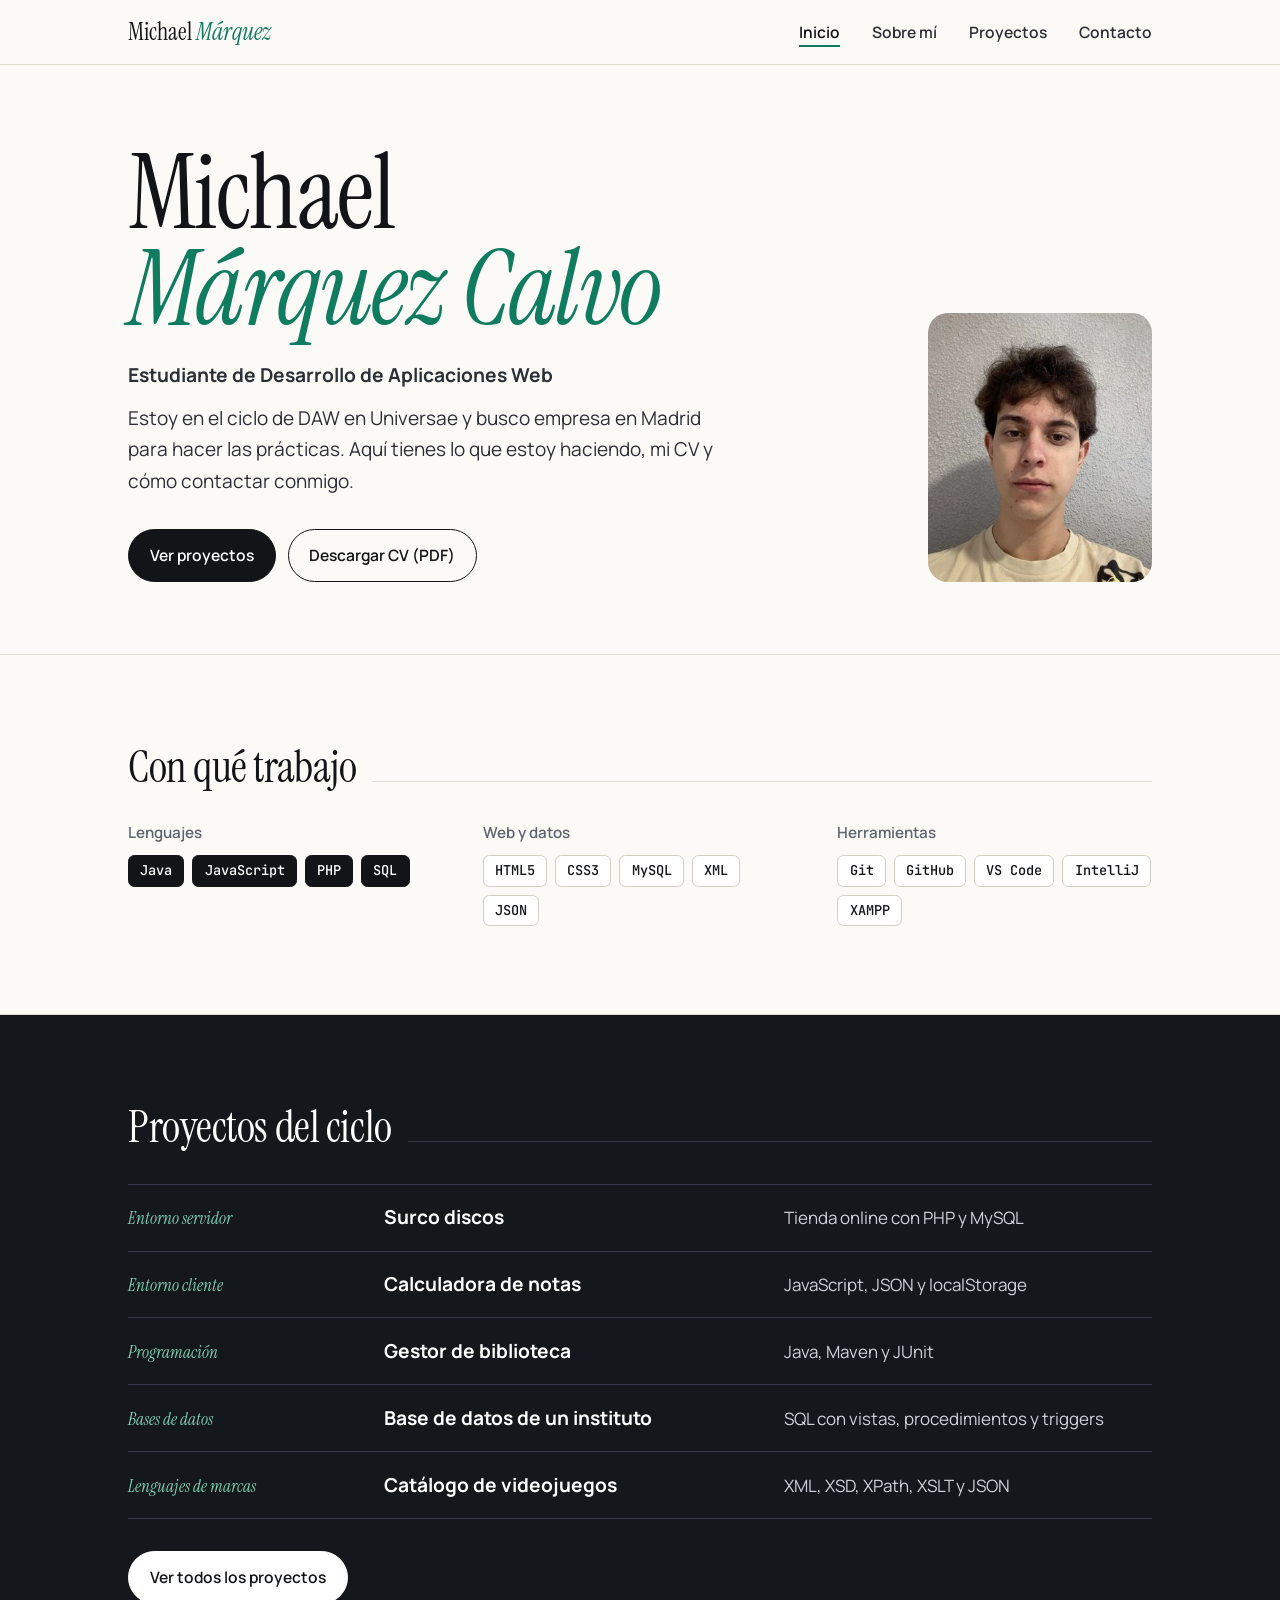
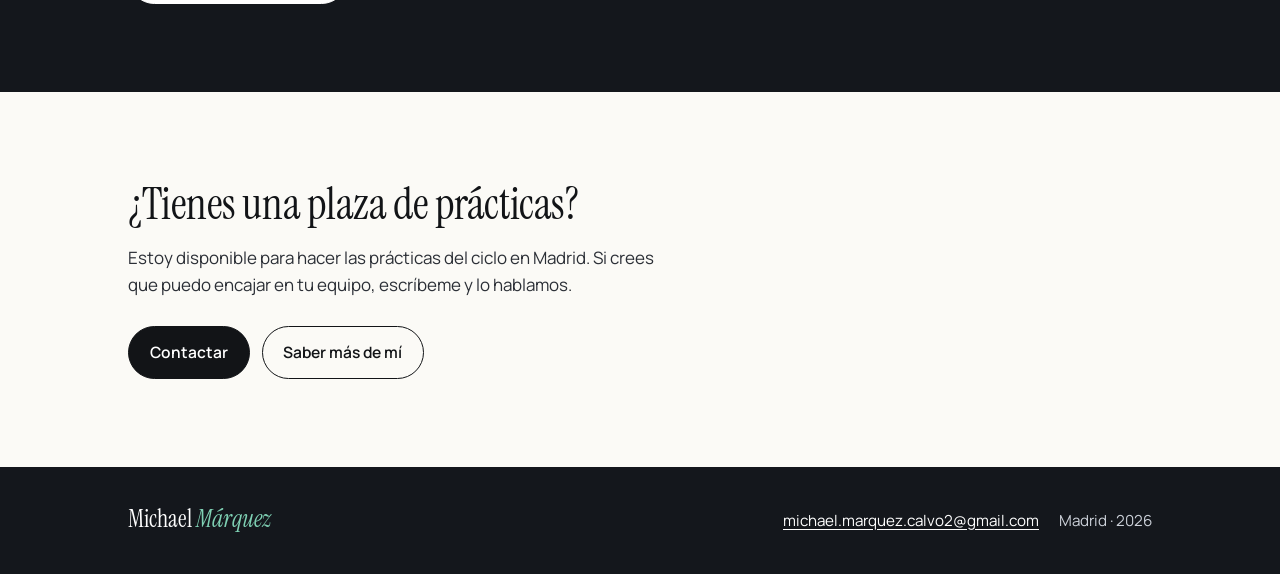
==== index.html @ 75ecf7dd "Portfolio: inicio, sobre mí, proyectos y contacto" ====
<!DOCTYPE html>
<html lang="es" class="no-js">
<head>
  <meta charset="UTF-8">
  <meta name="viewport" content="width=device-width, initial-scale=1">
  <title>Michael Márquez Calvo · Estudiante de Desarrollo de Aplicaciones Web</title>
  <meta name="description" content="Portfolio de Michael Márquez Calvo, estudiante de Desarrollo de Aplicaciones Web en Madrid. Busco empresa para las prácticas del ciclo.">
  <meta name="theme-color" content="#FBFAF6">
  <meta property="og:title" content="Michael Márquez Calvo · Portfolio">
  <meta property="og:description" content="Estudiante de Desarrollo de Aplicaciones Web en Madrid. Proyectos, CV y contacto.">
  <meta property="og:type" content="website">
  <meta property="og:locale" content="es_ES">
  <link rel="icon" href="assets/img/favicon.svg" type="image/svg+xml">
  <link rel="preload" href="assets/fonts/instrument-serif-400.woff2" as="font" type="font/woff2" crossorigin>
  <link rel="preload" href="assets/fonts/manrope-400.woff2" as="font" type="font/woff2" crossorigin>
  <link rel="preload" href="assets/fonts/instrument-serif-400-italic.woff2" as="font" type="font/woff2" crossorigin>
  <script>
    // Va aquí, en el <head>, para quitar "no-js" antes de que se pinte la página
    document.documentElement.classList.remove("no-js");
  </script>
  <link rel="stylesheet" href="css/styles.css">
  <script src="js/main.js" defer></script>
</head>
<body>
  <a class="skip-link" href="#contenido">Saltar al contenido</a>

  <header class="site-header">
    <div class="container">
      <a class="brand" href="index.html">Michael <em>Márquez</em></a>
      <button class="menu-toggle" type="button" aria-expanded="false" aria-controls="menu">Menú</button>
      <nav class="site-nav" id="menu" aria-label="Principal">
        <ul>
          <li><a href="index.html" aria-current="page">Inicio</a></li>
          <li><a href="sobre-mi.html">Sobre mí</a></li>
          <li><a href="proyectos.html">Proyectos</a></li>
          <li><a href="contacto.html">Contacto</a></li>
        </ul>
      </nav>
    </div>
  </header>

  <main id="contenido">
    <section class="hero">
      <div class="container hero-grid">
        <div>
          <h1>Michael<br><em>Márquez Calvo</em></h1>
          <p class="role">Estudiante de Desarrollo de Aplicaciones Web</p>
          <p class="lead">Estoy en el ciclo de DAW en Universae y busco empresa en Madrid para hacer las prácticas. Aquí tienes lo que estoy haciendo, mi CV y cómo contactar conmigo.</p>
          <div class="actions">
            <a class="btn btn-primary" href="proyectos.html">Ver proyectos</a>
            <a class="btn btn-secondary" href="assets/cv/CV_Michael_Marquez_Calvo_DAW.pdf" download>Descargar CV (PDF)</a>
          </div>
        </div>
        <div class="portrait">
          <img src="assets/img/foto.jpg" alt="Foto de Michael Márquez Calvo" width="332" height="398" fetchpriority="high">
        </div>
      </div>
    </section>

    <section class="section" aria-labelledby="titulo-conocimientos">
      <div class="container">
        <div class="section-title"><h2 id="titulo-conocimientos">Con qué trabajo</h2></div>
        <div class="skills">
          <div>
            <h3>Lenguajes</h3>
            <ul class="chips solid">
              <li>Java</li><li>JavaScript</li><li>PHP</li><li>SQL</li>
            </ul>
          </div>
          <div>
            <h3>Web y datos</h3>
            <ul class="chips">
              <li>HTML5</li><li>CSS3</li><li>MySQL</li><li>XML</li><li>JSON</li>
            </ul>
          </div>
          <div>
            <h3>Herramientas</h3>
            <ul class="chips">
              <li>Git</li><li>GitHub</li><li>VS Code</li><li>IntelliJ</li><li>XAMPP</li>
            </ul>
          </div>
        </div>
      </div>
    </section>

    <section class="section band" aria-labelledby="titulo-proyectos">
      <div class="container">
        <div class="section-title"><h2 id="titulo-proyectos">Proyectos del ciclo</h2></div>
        <ul class="work-index">
          <li><a href="proyectos.html"><span class="status">Entorno servidor</span><strong>Surco discos</strong><span>Tienda online con PHP y MySQL</span></a></li>
          <li><a href="proyectos.html"><span class="status">Entorno cliente</span><strong>Calculadora de notas</strong><span>JavaScript, JSON y localStorage</span></a></li>
          <li><a href="proyectos.html"><span class="status">Programación</span><strong>Gestor de biblioteca</strong><span>Java, Maven y JUnit</span></a></li>
          <li><a href="proyectos.html"><span class="status">Bases de datos</span><strong>Base de datos de un instituto</strong><span>SQL con vistas, procedimientos y triggers</span></a></li>
          <li><a href="proyectos.html"><span class="status">Lenguajes de marcas</span><strong>Catálogo de videojuegos</strong><span>XML, XSD, XPath, XSLT y JSON</span></a></li>
        </ul>
        <p class="band-more"><a class="btn btn-light" href="proyectos.html">Ver todos los proyectos</a></p>
      </div>
    </section>

    <section class="section cta" aria-labelledby="titulo-contacto">
      <div class="container">
        <h2 id="titulo-contacto">¿Tienes una plaza de prácticas?</h2>
        <p>Estoy disponible para hacer las prácticas del ciclo en Madrid. Si crees que puedo encajar en tu equipo, escríbeme y lo hablamos.</p>
        <div class="actions">
          <a class="btn btn-primary" href="contacto.html">Contactar</a>
          <a class="btn btn-secondary" href="sobre-mi.html">Saber más de mí</a>
        </div>
      </div>
    </section>
  </main>

  <footer class="site-footer">
    <div class="container">
      <p><a class="brand" href="index.html">Michael <em>Márquez</em></a></p>
      <p class="footer-meta">
        <a href="mailto:michael.marquez.calvo2@gmail.com">michael.marquez.calvo2@gmail.com</a>
        <span>Madrid · <span data-year>2026</span></span>
      </p>
    </div>
  </footer>
</body>
</html>
---- css/styles.css ----
/* =========================================================
   Portfolio de Michael Márquez Calvo
   Hoja de estilos única para todas las páginas.

   Orden del archivo:
   1. Fuentes
   2. Variables (colores, tipografías, medidas)
   3. Base y reseteo
   4. Utilidades y componentes comunes (botones, etiquetas...)
   5. Cabecera y navegación
   6. Secciones de cada página
   7. Pie de página
   8. Ajustes para pantallas grandes (mobile first)
   ========================================================= */

/* ---------- 1. Fuentes (alojadas en el propio sitio) ---------- */
@font-face { font-family: "Instrument Serif"; src: url("../assets/fonts/instrument-serif-400.woff2") format("woff2"); font-weight: 400; font-style: normal; font-display: swap; }
@font-face { font-family: "Instrument Serif"; src: url("../assets/fonts/instrument-serif-400-italic.woff2") format("woff2"); font-weight: 400; font-style: italic; font-display: swap; }
@font-face { font-family: "Manrope"; src: url("../assets/fonts/manrope-400.woff2") format("woff2"); font-weight: 400; font-display: swap; }
@font-face { font-family: "Manrope"; src: url("../assets/fonts/manrope-500.woff2") format("woff2"); font-weight: 500; font-display: swap; }
@font-face { font-family: "Manrope"; src: url("../assets/fonts/manrope-600.woff2") format("woff2"); font-weight: 600; font-display: swap; }
@font-face { font-family: "Manrope"; src: url("../assets/fonts/manrope-700.woff2") format("woff2"); font-weight: 700; font-display: swap; }
@font-face { font-family: "JetBrains Mono"; src: url("../assets/fonts/jetbrains-mono-500.woff2") format("woff2"); font-weight: 500; font-display: swap; }

/* ---------- 2. Variables ---------- */
:root {
  /* Colores: los mismos que el CV */
  --paper: #FBFAF6;
  --paper-2: #F3F1EA;
  --ink: #121417;
  --ink-2: #2B2F36;
  --muted: #5F656E;
  --line: #E2DED4;
  --accent: #0F7B5F;
  --accent-dark: #0B5E48;
  --night: #14171C;
  --night-2: #1C2027;
  --night-line: #323944;
  --night-text: #CDD2DA;
  --night-accent: #7FD1B4;

  /* Tipografías */
  --serif: "Instrument Serif", Georgia, serif;
  --sans: "Manrope", "Segoe UI", system-ui, sans-serif;
  --mono: "JetBrains Mono", Consolas, monospace;

  /* Medidas */
  --container: 68rem;      /* ancho máximo del contenido (~1088px) */
  --gutter: 1rem;          /* margen lateral en móvil */
  --radius: 0.75rem;
  --header-h: 4rem;
}

/* ---------- 3. Base ---------- */
*,
*::before,
*::after { box-sizing: border-box; }

* { margin: 0; }

html { scroll-padding-top: calc(var(--header-h) + 1rem); }

body {
  min-height: 100vh;
  display: flex;
  flex-direction: column;
  background: var(--paper);
  color: var(--ink);
  font-family: var(--sans);
  font-size: 1.0625rem;     /* 17px */
  line-height: 1.6;
  -webkit-font-smoothing: antialiased;
}

main { flex: 1; } /* el pie queda abajo aunque la página sea corta */

img { max-width: 100%; display: block; }

a { color: var(--accent); text-underline-offset: 0.2em; }
a:hover { color: var(--accent-dark); }

/* Anillo de foco visible solo al navegar con teclado */
:focus-visible { outline: 2px solid var(--accent); outline-offset: 3px; border-radius: 4px; }

h1, h2, h3 { font-weight: 400; line-height: 1.1; }
h2 { font-family: var(--serif); font-size: clamp(2rem, 4vw, 2.75rem); letter-spacing: -0.01em; }
h3 { font-family: var(--sans); font-weight: 700; font-size: 1.125rem; line-height: 1.3; }

p { color: var(--ink-2); }

/* Si el usuario pide menos animaciones en su sistema, las quitamos */
@media (prefers-reduced-motion: reduce) {
  *, *::before, *::after { transition: none !important; scroll-behavior: auto !important; }
}

/* ---------- 4. Utilidades y componentes ---------- */
.container {
  width: 100%;
  max-width: var(--container);
  margin-inline: auto;
  padding-inline: var(--gutter);
}

.section { padding-block: 4rem; }
.section + .section { border-top: 1px solid var(--line); }
/* La banda oscura ya separa por sí sola: sin líneas claras en sus bordes */
.band,
.band + .section { border-top: 0; }

/* Título de sección con línea fina a la derecha, como en el CV */
.section-title {
  display: flex;
  align-items: baseline;
  gap: 1rem;
  margin-bottom: 2rem;
}
.section-title::after {
  content: "";
  flex: 1;
  height: 1px;
  background: var(--line);
}

.lead { font-size: 1.1875rem; line-height: 1.65; max-width: 38rem; }

/* Enlace para saltar al contenido: invisible hasta que recibe el foco */
.skip-link {
  position: absolute;
  left: 1rem;
  top: -3rem;
  background: var(--ink);
  color: #fff;
  padding: 0.5rem 1rem;
  border-radius: 0.5rem;
  z-index: 100;
}
.skip-link:focus { top: 1rem; color: #fff; }

/* Botones */
.btn {
  display: inline-flex;
  align-items: center;
  gap: 0.5rem;
  padding: 0.8rem 1.3rem;
  border-radius: 999px;
  border: 1px solid var(--ink);
  font-weight: 600;
  font-size: 0.975rem;
  text-decoration: none;
  justify-content: center;
  transition: background-color 0.2s, color 0.2s;
}
.btn-primary { background: var(--ink); color: #fff; }
.btn-primary:hover { background: var(--accent-dark); border-color: var(--accent-dark); color: #fff; }
.btn-secondary { background: transparent; color: var(--ink); }
.btn-secondary:hover { background: var(--ink); color: #fff; }
.btn-light { background: #fff; color: var(--ink); border-color: #fff; }
.btn-light:hover { background: var(--night-accent); border-color: var(--night-accent); color: var(--ink); }

.actions { display: flex; flex-wrap: wrap; gap: 0.75rem; }

/* Etiquetas de tecnologías (igual que en el CV) */
.chips { display: flex; flex-wrap: wrap; gap: 0.5rem; padding: 0; list-style: none; }
.chips li {
  font-family: var(--mono);
  font-size: 0.85rem;
  font-weight: 500;
  padding: 0.25rem 0.7rem;
  border: 1px solid #D3CEC2;
  border-radius: 0.4rem;
  background: #fff;
}
.chips.solid li { background: var(--ink); border-color: var(--ink); color: #fff; }
.chips.dark li { background: transparent; border-color: #434B57; color: #D5DAE1; }

/* Estado de un proyecto ("en desarrollo"...) en cursiva serif */
.status {
  font-family: var(--serif);
  font-style: italic;
  font-size: 1.2rem;
  color: var(--accent);
}

/* ---------- 5. Cabecera y navegación ---------- */
.site-header {
  position: sticky;
  top: 0;
  z-index: 50;
  background: rgba(251, 250, 246, 0.94);
  border-bottom: 1px solid var(--line);
}
.site-header .container {
  display: flex;
  align-items: center;
  justify-content: space-between;
  min-height: var(--header-h);
}

.brand {
  font-family: var(--serif);
  font-size: 1.5rem;
  color: var(--ink);
  text-decoration: none;
  line-height: 1;
}
.brand em { color: var(--accent); }
.brand:hover { color: var(--ink); }

/* Botón del menú: solo se ve en móvil */
.menu-toggle {
  font: inherit;
  font-weight: 600;
  font-size: 0.95rem;
  background: none;
  border: 1px solid var(--line);
  border-radius: 999px;
  padding: 0.4rem 1rem;
  color: var(--ink);
  cursor: pointer;
}

.site-nav ul {
  list-style: none;
  padding: 0;
}
.site-nav a {
  display: block;
  color: var(--ink-2);
  text-decoration: none;
  font-weight: 600;
  font-size: 0.975rem;
}
.site-nav a:hover { color: var(--accent); }
/* La página en la que estás aparece subrayada en verde */
.site-nav a[aria-current="page"] {
  color: var(--ink);
  text-decoration: underline;
  text-decoration-color: var(--accent);
  text-decoration-thickness: 2px;
  text-underline-offset: 0.45em;
}

/* En móvil el menú se despliega debajo de la cabecera.
   Está oculto por defecto y JavaScript añade la clase .is-open */
.site-nav {
  display: none;
  position: absolute;
  top: 100%;
  left: 0;
  right: 0;
  background: var(--paper);
  border-bottom: 1px solid var(--line);
}
.site-nav.is-open { display: block; }
.site-nav ul { padding: 0.5rem var(--gutter) 1rem; }
.site-nav li a { padding: 0.75rem 0; border-bottom: 1px solid var(--line); }
.site-nav li:last-child a { border-bottom: 0; }

/* Si JavaScript no funciona, el menú se muestra siempre en una fila que puede partirse
   y la cabecera deja de ser fija para no tapar media pantalla */
.no-js .menu-toggle { display: none; }
.no-js .site-header { position: static; }
.no-js .site-header .container { flex-wrap: wrap; }
.no-js .site-nav { display: block; position: static; border: 0; }
.no-js .site-nav ul { display: flex; flex-wrap: wrap; gap: 0 1.25rem; padding: 0 0 0.75rem; }
.no-js .site-nav li a { border: 0; padding: 0.5rem 0; }
/* Sin JavaScript el formulario no puede funcionar: se oculta y queda el email */
.no-js #contact-form { display: none; }

/* ---------- 6. Secciones ---------- */

/* --- Portada (index) --- */
.hero { padding-block: 2.5rem 3rem; }
.hero + .section { border-top: 1px solid var(--line); }
.hero-grid { display: grid; gap: 1.75rem; }
.hero h1 {
  font-family: var(--serif);
  font-size: clamp(3.25rem, 11vw, 6.5rem);
  line-height: 0.92;
  letter-spacing: -0.015em;
}
.hero h1 em { color: var(--accent); }
.hero .role { font-weight: 700; font-size: 1.2rem; margin-top: 1.5rem; color: var(--ink-2); }
.hero .lead { margin-top: 0.75rem; }
.hero .actions { margin-top: 2rem; }

.portrait {
  width: 8.5rem;
  order: -1;               /* en móvil, la foto pequeña va encima del nombre */
  aspect-ratio: 5 / 6;
  border-radius: 1.25rem;
  overflow: hidden;
  background: var(--paper-2);
}
.portrait img {
  width: 100%;
  height: 100%;
  object-fit: cover;
  object-position: 50% 45%;
  filter: saturate(0.85);
}

/* Bloque de conocimientos */
.skills { display: grid; gap: 1.75rem; }
.skills h3 { font-size: 0.95rem; font-weight: 600; color: var(--muted); margin-bottom: 0.75rem; }

/* Banda oscura (proyecto destacado / portfolio) */
.band { background: var(--night); color: var(--night-text); }
.band p { color: var(--night-text); }
.band h2 { color: #fff; }
.band .section-title::after { background: var(--night-line); }
.band .status { color: var(--night-accent); }

/* Índice de proyectos en la portada: una fila por proyecto, todo el bloque es un enlace */
.work-index { list-style: none; padding: 0; border-top: 1px solid var(--night-line); }
.work-index a {
  display: grid;
  gap: 0.15rem;
  padding-block: 1.1rem;
  border-bottom: 1px solid var(--night-line);
  color: var(--night-text);
  text-decoration: none;
}
.work-index a:hover strong { color: var(--night-accent); }
.work-index .status { font-size: 1.05rem; }
.work-index strong { color: #fff; font-size: 1.2rem; font-weight: 700; }
.band-more { margin-top: 2rem; }

/* Llamada a contactar */
.cta { text-align: left; }
.cta h2 { max-width: 30rem; }
.cta p { margin-top: 1rem; max-width: 34rem; }
.cta .actions { margin-top: 1.75rem; }

/* --- Cabecera de páginas interiores --- */
.page-head { padding-block: 3.5rem 2.5rem; }
.page-head h1 {
  font-family: var(--serif);
  font-size: clamp(2.75rem, 8vw, 4.5rem);
  line-height: 1;
  letter-spacing: -0.01em;
}
.page-head h1 em { color: var(--accent); }
.page-head .lead { margin-top: 1.25rem; }
/* La primera sección tras el título no necesita tanto espacio arriba */
.page-head + .section { padding-top: 0.5rem; }

/* --- Sobre mí --- */
.about-grid { display: grid; gap: 2.5rem; }
.about-text p + p { margin-top: 1rem; }
.about-actions { margin-top: 2rem; }

.facts {
  display: grid;
  gap: 0;
  padding: 1.5rem;
  background: var(--paper-2);
  border-radius: var(--radius);
  align-self: start;
}
.facts div { padding-block: 0.75rem; border-bottom: 1px solid var(--line); }
.facts div:first-child { padding-top: 0; }
.facts div:last-child { border-bottom: 0; padding-bottom: 0; }
.facts dt { font-size: 0.85rem; color: var(--muted); }
.facts dd { margin: 0; font-weight: 600; }

/* Lista de experiencia y formación (columna de fechas + contenido) */
.timeline { list-style: none; padding: 0; }
.timeline li {
  display: grid;
  gap: 0.25rem 2rem;
  padding-block: 1.25rem;
  border-top: 1px dashed var(--line);
}
.timeline li:first-child { border-top: 0; padding-top: 0; }
.timeline .when { font-size: 0.9rem; color: var(--muted); }
.timeline h3 span { font-weight: 500; color: var(--muted); }
.timeline p { margin-top: 0.35rem; }

.two-cols { display: grid; gap: 3rem; }

/* --- Proyectos --- */
.project-list { list-style: none; padding: 0; display: grid; gap: 3.5rem; }

/* Cada proyecto: captura arriba en móvil, captura y texto lado a lado en pantallas grandes */
.work { display: grid; gap: 1.5rem; }
.work-img {
  width: 100%;
  height: auto;
  border: 1px solid var(--line);
  border-radius: var(--radius);
  background: var(--paper-2);
}
.work-body .status { font-size: 1.1rem; }
.work-body h2 { font-size: clamp(1.75rem, 4vw, 2.25rem); margin-top: 0.25rem; }
.work-body p:not(.status):not(.work-links) { margin-top: 0.75rem; max-width: 36rem; }
.work-body .chips { margin-top: 1.25rem; }
.work-links { display: flex; flex-wrap: wrap; gap: 0.5rem 1.5rem; margin-top: 1.25rem; font-weight: 600; }

/* --- Contacto --- */
.contact-grid { display: grid; gap: 3rem; }
.contact-list div { padding-block: 1rem; border-bottom: 1px solid var(--line); }
.contact-list div:first-child { padding-top: 0; }
.contact-list dt { font-size: 0.85rem; color: var(--muted); }
.contact-list dd { margin: 0; }
.contact-list a, .contact-list strong { font-weight: 600; font-size: 1.1rem; color: var(--ink); word-break: break-word; }

.form { display: grid; gap: 1.25rem; }
.field { display: grid; gap: 0.4rem; }
.field label { font-weight: 600; font-size: 0.95rem; }
.field input,
.field textarea {
  font: inherit;
  font-size: 1rem;
  color: var(--ink);
  background: #fff;
  border: 1px solid #8A8478;   /* contraste mínimo 3:1 para que se vea el borde del campo */
  border-radius: 0.6rem;
  padding: 0.75rem 0.9rem;
  width: 100%;
}
.field textarea { min-height: 9rem; resize: vertical; }
.field input:focus,
.field textarea:focus { outline: 2px solid var(--accent); outline-offset: 0; border-color: var(--accent); }
/* Campo con error (la clase la pone JavaScript) */
.field.has-error input,
.field.has-error textarea { border-color: #B3261E; }
.error-msg { color: #B3261E; font-size: 0.875rem; min-height: 1.2em; }
.form-note { font-size: 0.9rem; color: var(--muted); }

/* ---------- 7. Pie de página ---------- */
.site-footer {
  background: var(--night);
  color: var(--night-text);
  padding-block: 2.5rem;
  font-size: 0.95rem;
}
.site-footer .container { display: grid; gap: 1rem; }
.site-footer a { color: #fff; }
.site-footer a:hover { color: var(--night-accent); }
.site-footer .brand { color: #fff; }
.site-footer .brand em { color: var(--night-accent); }
.site-footer p { color: var(--night-text); }
/* Email y ciudad como dos piezas: si no caben, bajan enteras sin separadores colgando */
.footer-meta { display: flex; flex-wrap: wrap; gap: 0.25rem 1.25rem; }

/* ---------- 8. Pantallas medianas y grandes ---------- */
@media (min-width: 48em) { /* 768px */
  :root { --gutter: 2rem; }

  .section { padding-block: 5.5rem; }

  /* En escritorio el menú siempre está visible y el botón desaparece */
  .menu-toggle { display: none; }
  .site-nav,
  .no-js .site-nav { display: block; position: static; border: 0; background: none; }
  .site-nav ul { display: flex; gap: 2rem; padding: 0; }
  .site-nav li a { padding: 0; border: 0; }

  .hero { padding-block: 5rem 4.5rem; }
  .hero-grid { grid-template-columns: 1fr 14rem; align-items: end; gap: 4rem; }
  .portrait { width: 100%; order: 0; }

  .skills { grid-template-columns: repeat(3, 1fr); gap: 2.5rem; }

  .work-index a { grid-template-columns: 14rem 1fr 1fr; align-items: baseline; gap: 2rem; }

  .about-grid { grid-template-columns: 1fr 20rem; gap: 4rem; }
  .two-cols { grid-template-columns: 1fr 1fr; gap: 4rem; }
  .timeline li { grid-template-columns: 11rem 1fr; }
  /* En columnas estrechas la fecha va encima, no al lado */
  .timeline-stacked li { grid-template-columns: 1fr; }
  .timeline .when { padding-top: 0.15rem; }

  .project-list { gap: 5rem; }
  .work { grid-template-columns: 1.15fr 1fr; align-items: center; gap: 3rem; }

  .contact-grid { grid-template-columns: 20rem 1fr; gap: 5rem; }

  .site-footer .container { grid-template-columns: 1fr auto; align-items: center; }
}
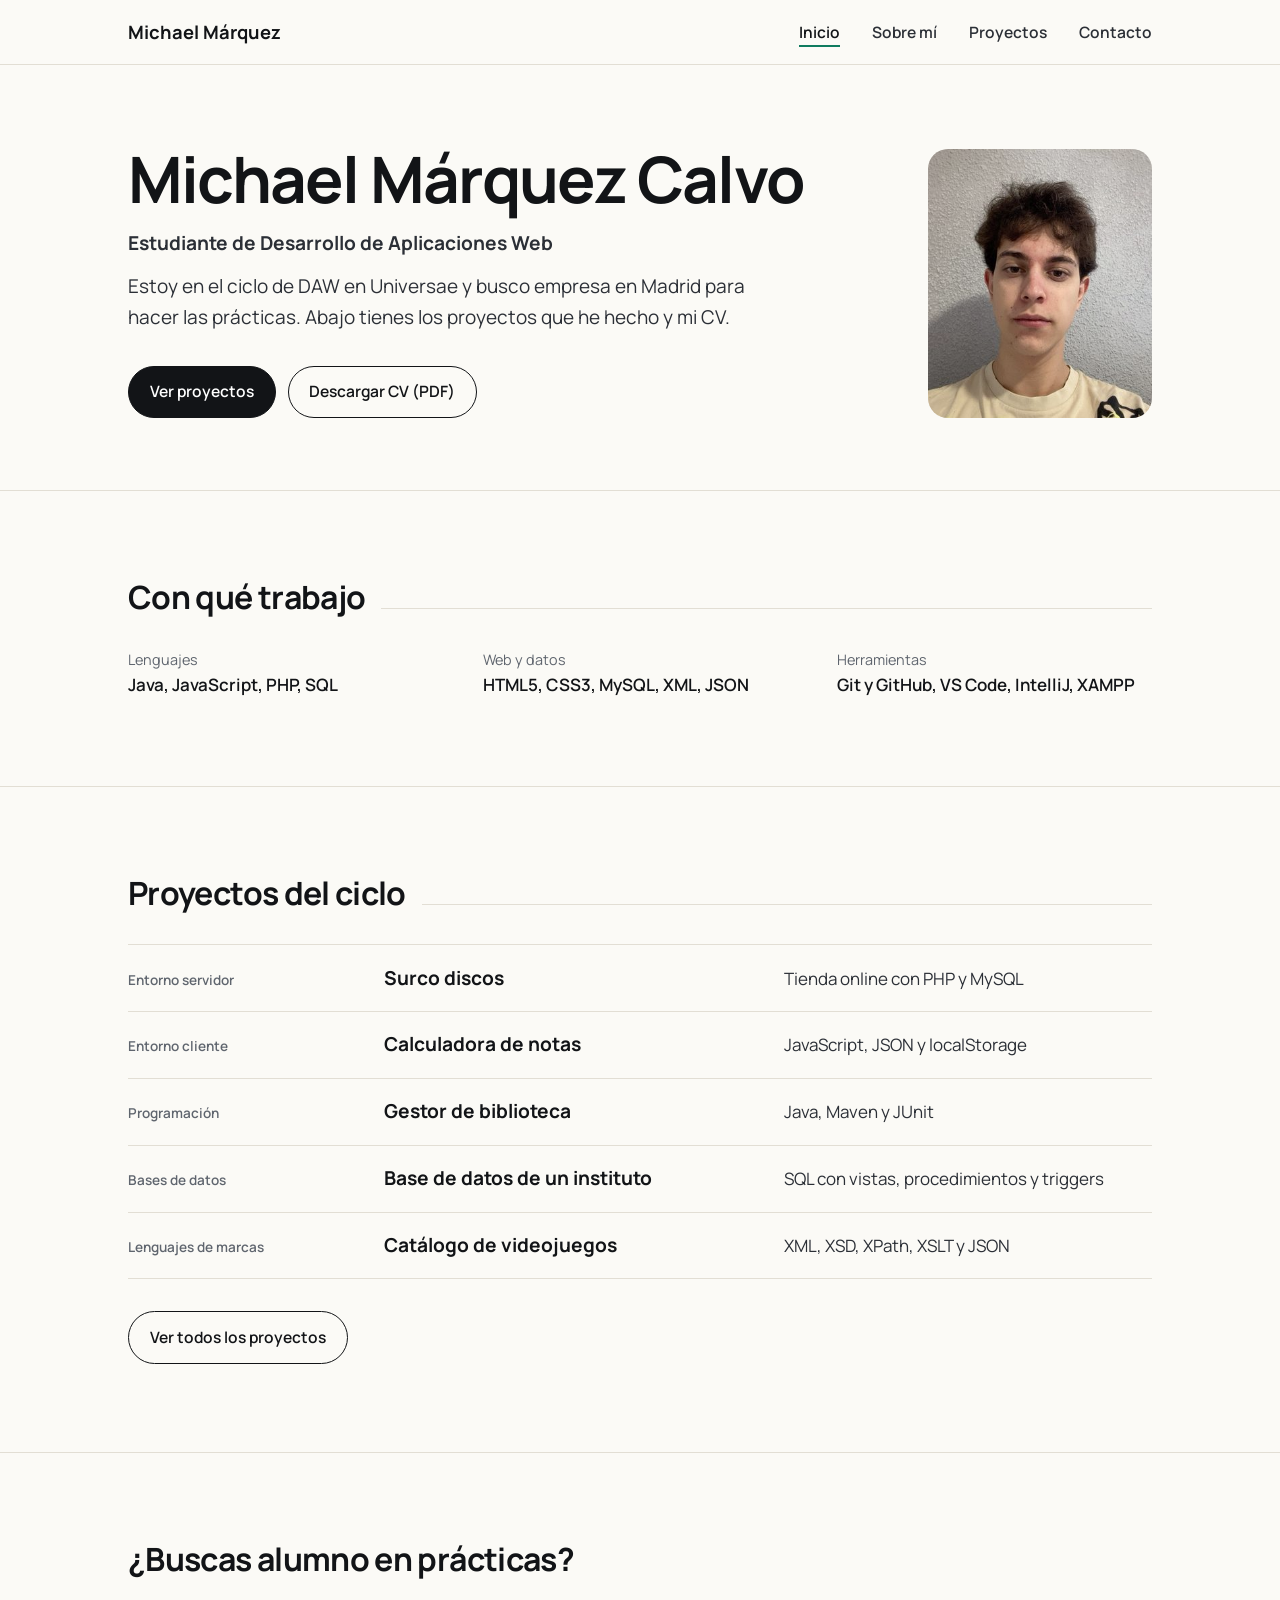
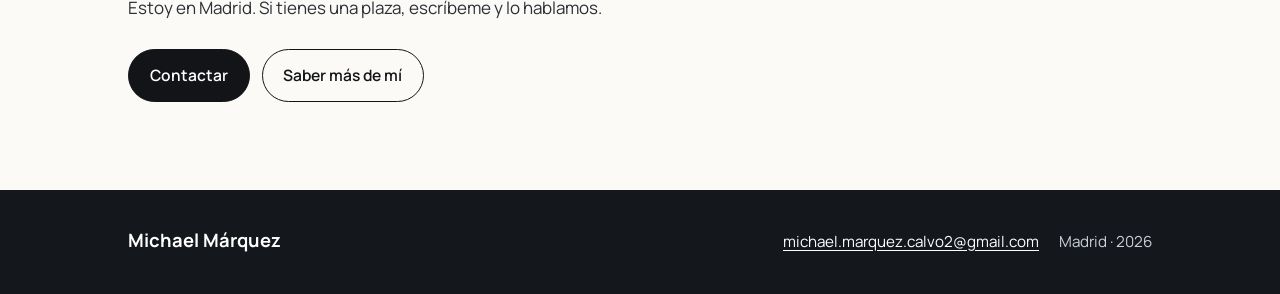
==== commit 192dfc2b: "Diseño más sencillo, textos revisados y capturas nuevas" ====
--- a/index.html
+++ b/index.html
@@ -11,11 +11,9 @@
   <meta property="og:type" content="website">
   <meta property="og:locale" content="es_ES">
   <link rel="icon" href="assets/img/favicon.svg" type="image/svg+xml">
-  <link rel="preload" href="assets/fonts/instrument-serif-400.woff2" as="font" type="font/woff2" crossorigin>
   <link rel="preload" href="assets/fonts/manrope-400.woff2" as="font" type="font/woff2" crossorigin>
-  <link rel="preload" href="assets/fonts/instrument-serif-400-italic.woff2" as="font" type="font/woff2" crossorigin>
+  <link rel="preload" href="assets/fonts/manrope-700.woff2" as="font" type="font/woff2" crossorigin>
   <script>
-    // Va aquí, en el <head>, para quitar "no-js" antes de que se pinte la página
     document.documentElement.classList.remove("no-js");
   </script>
   <link rel="stylesheet" href="css/styles.css">
@@ -26,7 +24,7 @@
 
   <header class="site-header">
     <div class="container">
-      <a class="brand" href="index.html">Michael <em>Márquez</em></a>
+      <a class="brand" href="index.html">Michael Márquez</a>
       <button class="menu-toggle" type="button" aria-expanded="false" aria-controls="menu">Menú</button>
       <nav class="site-nav" id="menu" aria-label="Principal">
         <ul>
@@ -43,9 +41,9 @@
     <section class="hero">
       <div class="container hero-grid">
         <div>
-          <h1>Michael<br><em>Márquez Calvo</em></h1>
+          <h1>Michael Márquez Calvo</h1>
           <p class="role">Estudiante de Desarrollo de Aplicaciones Web</p>
-          <p class="lead">Estoy en el ciclo de DAW en Universae y busco empresa en Madrid para hacer las prácticas. Aquí tienes lo que estoy haciendo, mi CV y cómo contactar conmigo.</p>
+          <p class="lead">Estoy en el ciclo de DAW en Universae y busco empresa en Madrid para hacer las prácticas. Abajo tienes los proyectos que he hecho y mi CV.</p>
           <div class="actions">
             <a class="btn btn-primary" href="proyectos.html">Ver proyectos</a>
             <a class="btn btn-secondary" href="assets/cv/CV_Michael_Marquez_Calvo_DAW.pdf" download>Descargar CV (PDF)</a>
@@ -60,47 +58,32 @@
     <section class="section" aria-labelledby="titulo-conocimientos">
       <div class="container">
         <div class="section-title"><h2 id="titulo-conocimientos">Con qué trabajo</h2></div>
-        <div class="skills">
-          <div>
-            <h3>Lenguajes</h3>
-            <ul class="chips solid">
-              <li>Java</li><li>JavaScript</li><li>PHP</li><li>SQL</li>
-            </ul>
-          </div>
-          <div>
-            <h3>Web y datos</h3>
-            <ul class="chips">
-              <li>HTML5</li><li>CSS3</li><li>MySQL</li><li>XML</li><li>JSON</li>
-            </ul>
-          </div>
-          <div>
-            <h3>Herramientas</h3>
-            <ul class="chips">
-              <li>Git</li><li>GitHub</li><li>VS Code</li><li>IntelliJ</li><li>XAMPP</li>
-            </ul>
-          </div>
-        </div>
+        <dl class="skills">
+          <div><dt>Lenguajes</dt><dd>Java, JavaScript, PHP, SQL</dd></div>
+          <div><dt>Web y datos</dt><dd>HTML5, CSS3, MySQL, XML, JSON</dd></div>
+          <div><dt>Herramientas</dt><dd>Git y GitHub, VS Code, IntelliJ, XAMPP</dd></div>
+        </dl>
       </div>
     </section>
 
-    <section class="section band" aria-labelledby="titulo-proyectos">
+    <section class="section" aria-labelledby="titulo-proyectos">
       <div class="container">
         <div class="section-title"><h2 id="titulo-proyectos">Proyectos del ciclo</h2></div>
         <ul class="work-index">
-          <li><a href="proyectos.html"><span class="status">Entorno servidor</span><strong>Surco discos</strong><span>Tienda online con PHP y MySQL</span></a></li>
-          <li><a href="proyectos.html"><span class="status">Entorno cliente</span><strong>Calculadora de notas</strong><span>JavaScript, JSON y localStorage</span></a></li>
-          <li><a href="proyectos.html"><span class="status">Programación</span><strong>Gestor de biblioteca</strong><span>Java, Maven y JUnit</span></a></li>
-          <li><a href="proyectos.html"><span class="status">Bases de datos</span><strong>Base de datos de un instituto</strong><span>SQL con vistas, procedimientos y triggers</span></a></li>
-          <li><a href="proyectos.html"><span class="status">Lenguajes de marcas</span><strong>Catálogo de videojuegos</strong><span>XML, XSD, XPath, XSLT y JSON</span></a></li>
+          <li><a href="proyectos.html"><span class="modulo">Entorno servidor</span><strong>Surco discos</strong><span>Tienda online con PHP y MySQL</span></a></li>
+          <li><a href="proyectos.html"><span class="modulo">Entorno cliente</span><strong>Calculadora de notas</strong><span>JavaScript, JSON y localStorage</span></a></li>
+          <li><a href="proyectos.html"><span class="modulo">Programación</span><strong>Gestor de biblioteca</strong><span>Java, Maven y JUnit</span></a></li>
+          <li><a href="proyectos.html"><span class="modulo">Bases de datos</span><strong>Base de datos de un instituto</strong><span>SQL con vistas, procedimientos y triggers</span></a></li>
+          <li><a href="proyectos.html"><span class="modulo">Lenguajes de marcas</span><strong>Catálogo de videojuegos</strong><span>XML, XSD, XPath, XSLT y JSON</span></a></li>
         </ul>
-        <p class="band-more"><a class="btn btn-light" href="proyectos.html">Ver todos los proyectos</a></p>
+        <p class="more"><a class="btn btn-secondary" href="proyectos.html">Ver todos los proyectos</a></p>
       </div>
     </section>
 
     <section class="section cta" aria-labelledby="titulo-contacto">
       <div class="container">
-        <h2 id="titulo-contacto">¿Tienes una plaza de prácticas?</h2>
-        <p>Estoy disponible para hacer las prácticas del ciclo en Madrid. Si crees que puedo encajar en tu equipo, escríbeme y lo hablamos.</p>
+        <h2 id="titulo-contacto">¿Buscas alumno en prácticas?</h2>
+        <p>Estoy en Madrid. Si tienes una plaza, escríbeme y lo hablamos.</p>
         <div class="actions">
           <a class="btn btn-primary" href="contacto.html">Contactar</a>
           <a class="btn btn-secondary" href="sobre-mi.html">Saber más de mí</a>
@@ -111,7 +94,7 @@
 
   <footer class="site-footer">
     <div class="container">
-      <p><a class="brand" href="index.html">Michael <em>Márquez</em></a></p>
+      <p><a class="brand" href="index.html">Michael Márquez</a></p>
       <p class="footer-meta">
         <a href="mailto:michael.marquez.calvo2@gmail.com">michael.marquez.calvo2@gmail.com</a>
         <span>Madrid · <span data-year>2026</span></span>
--- a/css/styles.css
+++ b/css/styles.css
@@ -1,28 +1,12 @@
-/* =========================================================
-   Portfolio de Michael Márquez Calvo
-   Hoja de estilos única para todas las páginas.
-
-   Orden del archivo:
-   1. Fuentes
-   2. Variables (colores, tipografías, medidas)
-   3. Base y reseteo
-   4. Utilidades y componentes comunes (botones, etiquetas...)
-   5. Cabecera y navegación
-   6. Secciones de cada página
-   7. Pie de página
-   8. Ajustes para pantallas grandes (mobile first)
-   ========================================================= */
-
-/* ---------- 1. Fuentes (alojadas en el propio sitio) ---------- */
-@font-face { font-family: "Instrument Serif"; src: url("../assets/fonts/instrument-serif-400.woff2") format("woff2"); font-weight: 400; font-style: normal; font-display: swap; }
-@font-face { font-family: "Instrument Serif"; src: url("../assets/fonts/instrument-serif-400-italic.woff2") format("woff2"); font-weight: 400; font-style: italic; font-display: swap; }
+/* Estilos del portfolio */
+
+/* Fuentes */
 @font-face { font-family: "Manrope"; src: url("../assets/fonts/manrope-400.woff2") format("woff2"); font-weight: 400; font-display: swap; }
 @font-face { font-family: "Manrope"; src: url("../assets/fonts/manrope-500.woff2") format("woff2"); font-weight: 500; font-display: swap; }
 @font-face { font-family: "Manrope"; src: url("../assets/fonts/manrope-600.woff2") format("woff2"); font-weight: 600; font-display: swap; }
 @font-face { font-family: "Manrope"; src: url("../assets/fonts/manrope-700.woff2") format("woff2"); font-weight: 700; font-display: swap; }
-@font-face { font-family: "JetBrains Mono"; src: url("../assets/fonts/jetbrains-mono-500.woff2") format("woff2"); font-weight: 500; font-display: swap; }
-
-/* ---------- 2. Variables ---------- */
+
+/* Variables */
 :root {
   /* Colores: los mismos que el CV */
   --paper: #FBFAF6;
@@ -34,24 +18,18 @@
   --accent: #0F7B5F;
   --accent-dark: #0B5E48;
   --night: #14171C;
-  --night-2: #1C2027;
-  --night-line: #323944;
   --night-text: #CDD2DA;
   --night-accent: #7FD1B4;
 
-  /* Tipografías */
-  --serif: "Instrument Serif", Georgia, serif;
   --sans: "Manrope", "Segoe UI", system-ui, sans-serif;
-  --mono: "JetBrains Mono", Consolas, monospace;
-
-  /* Medidas */
-  --container: 68rem;      /* ancho máximo del contenido (~1088px) */
-  --gutter: 1rem;          /* margen lateral en móvil */
+
+  --container: 68rem;
+  --gutter: 1rem;
   --radius: 0.75rem;
   --header-h: 4rem;
 }
 
-/* ---------- 3. Base ---------- */
+/* Base */
 *,
 *::before,
 *::after { box-sizing: border-box; }
@@ -67,7 +45,7 @@
   background: var(--paper);
   color: var(--ink);
   font-family: var(--sans);
-  font-size: 1.0625rem;     /* 17px */
+  font-size: 1.0625rem;
   line-height: 1.6;
   -webkit-font-smoothing: antialiased;
 }
@@ -82,18 +60,18 @@
 /* Anillo de foco visible solo al navegar con teclado */
 :focus-visible { outline: 2px solid var(--accent); outline-offset: 3px; border-radius: 4px; }
 
-h1, h2, h3 { font-weight: 400; line-height: 1.1; }
-h2 { font-family: var(--serif); font-size: clamp(2rem, 4vw, 2.75rem); letter-spacing: -0.01em; }
-h3 { font-family: var(--sans); font-weight: 700; font-size: 1.125rem; line-height: 1.3; }
+h1, h2, h3 { font-weight: 700; line-height: 1.15; }
+h2 { font-size: clamp(1.6rem, 3vw, 2rem); letter-spacing: -0.02em; }
+h3 { font-size: 1.125rem; line-height: 1.3; }
 
 p { color: var(--ink-2); }
 
-/* Si el usuario pide menos animaciones en su sistema, las quitamos */
+/* Si el sistema pide menos animaciones, las quito */
 @media (prefers-reduced-motion: reduce) {
   *, *::before, *::after { transition: none !important; scroll-behavior: auto !important; }
 }
 
-/* ---------- 4. Utilidades y componentes ---------- */
+/* Componentes */
 .container {
   width: 100%;
   max-width: var(--container);
@@ -103,9 +81,6 @@
 
 .section { padding-block: 4rem; }
 .section + .section { border-top: 1px solid var(--line); }
-/* La banda oscura ya separa por sí sola: sin líneas claras en sus bordes */
-.band,
-.band + .section { border-top: 0; }
 
 /* Título de sección con línea fina a la derecha, como en el CV */
 .section-title {
@@ -154,34 +129,23 @@
 .btn-primary:hover { background: var(--accent-dark); border-color: var(--accent-dark); color: #fff; }
 .btn-secondary { background: transparent; color: var(--ink); }
 .btn-secondary:hover { background: var(--ink); color: #fff; }
-.btn-light { background: #fff; color: var(--ink); border-color: #fff; }
-.btn-light:hover { background: var(--night-accent); border-color: var(--night-accent); color: var(--ink); }
 
 .actions { display: flex; flex-wrap: wrap; gap: 0.75rem; }
 
-/* Etiquetas de tecnologías (igual que en el CV) */
+/* Etiquetas de tecnologías de cada proyecto */
 .chips { display: flex; flex-wrap: wrap; gap: 0.5rem; padding: 0; list-style: none; }
 .chips li {
-  font-family: var(--mono);
   font-size: 0.85rem;
   font-weight: 500;
-  padding: 0.25rem 0.7rem;
-  border: 1px solid #D3CEC2;
-  border-radius: 0.4rem;
-  background: #fff;
-}
-.chips.solid li { background: var(--ink); border-color: var(--ink); color: #fff; }
-.chips.dark li { background: transparent; border-color: #434B57; color: #D5DAE1; }
-
-/* Estado de un proyecto ("en desarrollo"...) en cursiva serif */
-.status {
-  font-family: var(--serif);
-  font-style: italic;
-  font-size: 1.2rem;
-  color: var(--accent);
-}
-
-/* ---------- 5. Cabecera y navegación ---------- */
+  padding: 0.2rem 0.6rem;
+  border: 1px solid var(--line);
+  border-radius: 4px;
+}
+
+/* Módulo del ciclo al que pertenece cada proyecto */
+.modulo { font-size: 0.85rem; font-weight: 600; color: var(--muted); }
+
+/* Cabecera y menú */
 .site-header {
   position: sticky;
   top: 0;
@@ -197,13 +161,12 @@
 }
 
 .brand {
-  font-family: var(--serif);
-  font-size: 1.5rem;
+  font-weight: 700;
+  font-size: 1.15rem;
   color: var(--ink);
   text-decoration: none;
   line-height: 1;
 }
-.brand em { color: var(--accent); }
 .brand:hover { color: var(--ink); }
 
 /* Botón del menú: solo se ve en móvil */
@@ -267,26 +230,22 @@
 /* Sin JavaScript el formulario no puede funcionar: se oculta y queda el email */
 .no-js #contact-form { display: none; }
 
-/* ---------- 6. Secciones ---------- */
-
-/* --- Portada (index) --- */
+/* Portada */
 .hero { padding-block: 2.5rem 3rem; }
 .hero + .section { border-top: 1px solid var(--line); }
 .hero-grid { display: grid; gap: 1.75rem; }
 .hero h1 {
-  font-family: var(--serif);
-  font-size: clamp(3.25rem, 11vw, 6.5rem);
-  line-height: 0.92;
-  letter-spacing: -0.015em;
-}
-.hero h1 em { color: var(--accent); }
-.hero .role { font-weight: 700; font-size: 1.2rem; margin-top: 1.5rem; color: var(--ink-2); }
-.hero .lead { margin-top: 0.75rem; }
+  font-size: clamp(2.5rem, 7vw, 4rem);
+  line-height: 1.05;
+  letter-spacing: -0.03em;
+}
+.hero .role { font-weight: 700; font-size: 1.2rem; margin-top: 1rem; color: var(--ink-2); }
+.hero .lead { margin-top: 0.75rem; max-width: 40rem; }
 .hero .actions { margin-top: 2rem; }
 
 .portrait {
   width: 8.5rem;
-  order: -1;               /* en móvil, la foto pequeña va encima del nombre */
+  order: -1; /* en móvil, la foto pequeña va encima del nombre */
   aspect-ratio: 5 / 6;
   border-radius: 1.25rem;
   overflow: hidden;
@@ -300,52 +259,41 @@
   filter: saturate(0.85);
 }
 
-/* Bloque de conocimientos */
-.skills { display: grid; gap: 1.75rem; }
-.skills h3 { font-size: 0.95rem; font-weight: 600; color: var(--muted); margin-bottom: 0.75rem; }
-
-/* Banda oscura (proyecto destacado / portfolio) */
-.band { background: var(--night); color: var(--night-text); }
-.band p { color: var(--night-text); }
-.band h2 { color: #fff; }
-.band .section-title::after { background: var(--night-line); }
-.band .status { color: var(--night-accent); }
-
-/* Índice de proyectos en la portada: una fila por proyecto, todo el bloque es un enlace */
-.work-index { list-style: none; padding: 0; border-top: 1px solid var(--night-line); }
+/* Conocimientos */
+.skills { display: grid; gap: 1.25rem; }
+.skills dt { font-size: 0.9rem; color: var(--muted); }
+.skills dd { margin: 0; font-weight: 600; }
+
+/* Lista de proyectos en la portada: una fila por proyecto, toda la fila es un enlace */
+.work-index { list-style: none; padding: 0; border-top: 1px solid var(--line); }
 .work-index a {
   display: grid;
   gap: 0.15rem;
   padding-block: 1.1rem;
-  border-bottom: 1px solid var(--night-line);
-  color: var(--night-text);
+  border-bottom: 1px solid var(--line);
+  color: var(--ink-2);
   text-decoration: none;
 }
-.work-index a:hover strong { color: var(--night-accent); }
-.work-index .status { font-size: 1.05rem; }
-.work-index strong { color: #fff; font-size: 1.2rem; font-weight: 700; }
-.band-more { margin-top: 2rem; }
+.work-index strong { color: var(--ink); font-size: 1.2rem; font-weight: 700; }
+.work-index a:hover strong { color: var(--accent); }
+.more { margin-top: 2rem; }
 
 /* Llamada a contactar */
-.cta { text-align: left; }
 .cta h2 { max-width: 30rem; }
 .cta p { margin-top: 1rem; max-width: 34rem; }
 .cta .actions { margin-top: 1.75rem; }
 
-/* --- Cabecera de páginas interiores --- */
+/* Cabecera de las otras páginas */
 .page-head { padding-block: 3.5rem 2.5rem; }
 .page-head h1 {
-  font-family: var(--serif);
-  font-size: clamp(2.75rem, 8vw, 4.5rem);
-  line-height: 1;
-  letter-spacing: -0.01em;
-}
-.page-head h1 em { color: var(--accent); }
+  font-size: clamp(2.25rem, 5vw, 3rem);
+  letter-spacing: -0.03em;
+}
 .page-head .lead { margin-top: 1.25rem; }
 /* La primera sección tras el título no necesita tanto espacio arriba */
 .page-head + .section { padding-top: 0.5rem; }
 
-/* --- Sobre mí --- */
+/* Sobre mí */
 .about-grid { display: grid; gap: 2.5rem; }
 .about-text p + p { margin-top: 1rem; }
 .about-actions { margin-top: 2rem; }
@@ -364,7 +312,7 @@
 .facts dt { font-size: 0.85rem; color: var(--muted); }
 .facts dd { margin: 0; font-weight: 600; }
 
-/* Lista de experiencia y formación (columna de fechas + contenido) */
+/* Experiencia y formación (columna de fechas + contenido) */
 .timeline { list-style: none; padding: 0; }
 .timeline li {
   display: grid;
@@ -379,7 +327,7 @@
 
 .two-cols { display: grid; gap: 3rem; }
 
-/* --- Proyectos --- */
+/* Proyectos */
 .project-list { list-style: none; padding: 0; display: grid; gap: 3.5rem; }
 
 /* Cada proyecto: captura arriba en móvil, captura y texto lado a lado en pantallas grandes */
@@ -391,13 +339,12 @@
   border-radius: var(--radius);
   background: var(--paper-2);
 }
-.work-body .status { font-size: 1.1rem; }
-.work-body h2 { font-size: clamp(1.75rem, 4vw, 2.25rem); margin-top: 0.25rem; }
-.work-body p:not(.status):not(.work-links) { margin-top: 0.75rem; max-width: 36rem; }
+.work-body h2 { font-size: clamp(1.5rem, 3vw, 1.75rem); margin-top: 0.25rem; }
+.work-body p:not(.modulo):not(.work-links) { margin-top: 0.75rem; max-width: 36rem; }
 .work-body .chips { margin-top: 1.25rem; }
 .work-links { display: flex; flex-wrap: wrap; gap: 0.5rem 1.5rem; margin-top: 1.25rem; font-weight: 600; }
 
-/* --- Contacto --- */
+/* Contacto */
 .contact-grid { display: grid; gap: 3rem; }
 .contact-list div { padding-block: 1rem; border-bottom: 1px solid var(--line); }
 .contact-list div:first-child { padding-top: 0; }
@@ -414,7 +361,7 @@
   font-size: 1rem;
   color: var(--ink);
   background: #fff;
-  border: 1px solid #8A8478;   /* contraste mínimo 3:1 para que se vea el borde del campo */
+  border: 1px solid #8A8478; /* contraste mínimo 3:1 para que se vea el borde del campo */
   border-radius: 0.6rem;
   padding: 0.75rem 0.9rem;
   width: 100%;
@@ -428,7 +375,7 @@
 .error-msg { color: #B3261E; font-size: 0.875rem; min-height: 1.2em; }
 .form-note { font-size: 0.9rem; color: var(--muted); }
 
-/* ---------- 7. Pie de página ---------- */
+/* Pie */
 .site-footer {
   background: var(--night);
   color: var(--night-text);
@@ -439,13 +386,12 @@
 .site-footer a { color: #fff; }
 .site-footer a:hover { color: var(--night-accent); }
 .site-footer .brand { color: #fff; }
-.site-footer .brand em { color: var(--night-accent); }
 .site-footer p { color: var(--night-text); }
 /* Email y ciudad como dos piezas: si no caben, bajan enteras sin separadores colgando */
 .footer-meta { display: flex; flex-wrap: wrap; gap: 0.25rem 1.25rem; }
 
-/* ---------- 8. Pantallas medianas y grandes ---------- */
-@media (min-width: 48em) { /* 768px */
+/* Pantallas grandes */
+@media (min-width: 48em) {
   :root { --gutter: 2rem; }
 
   .section { padding-block: 5.5rem; }
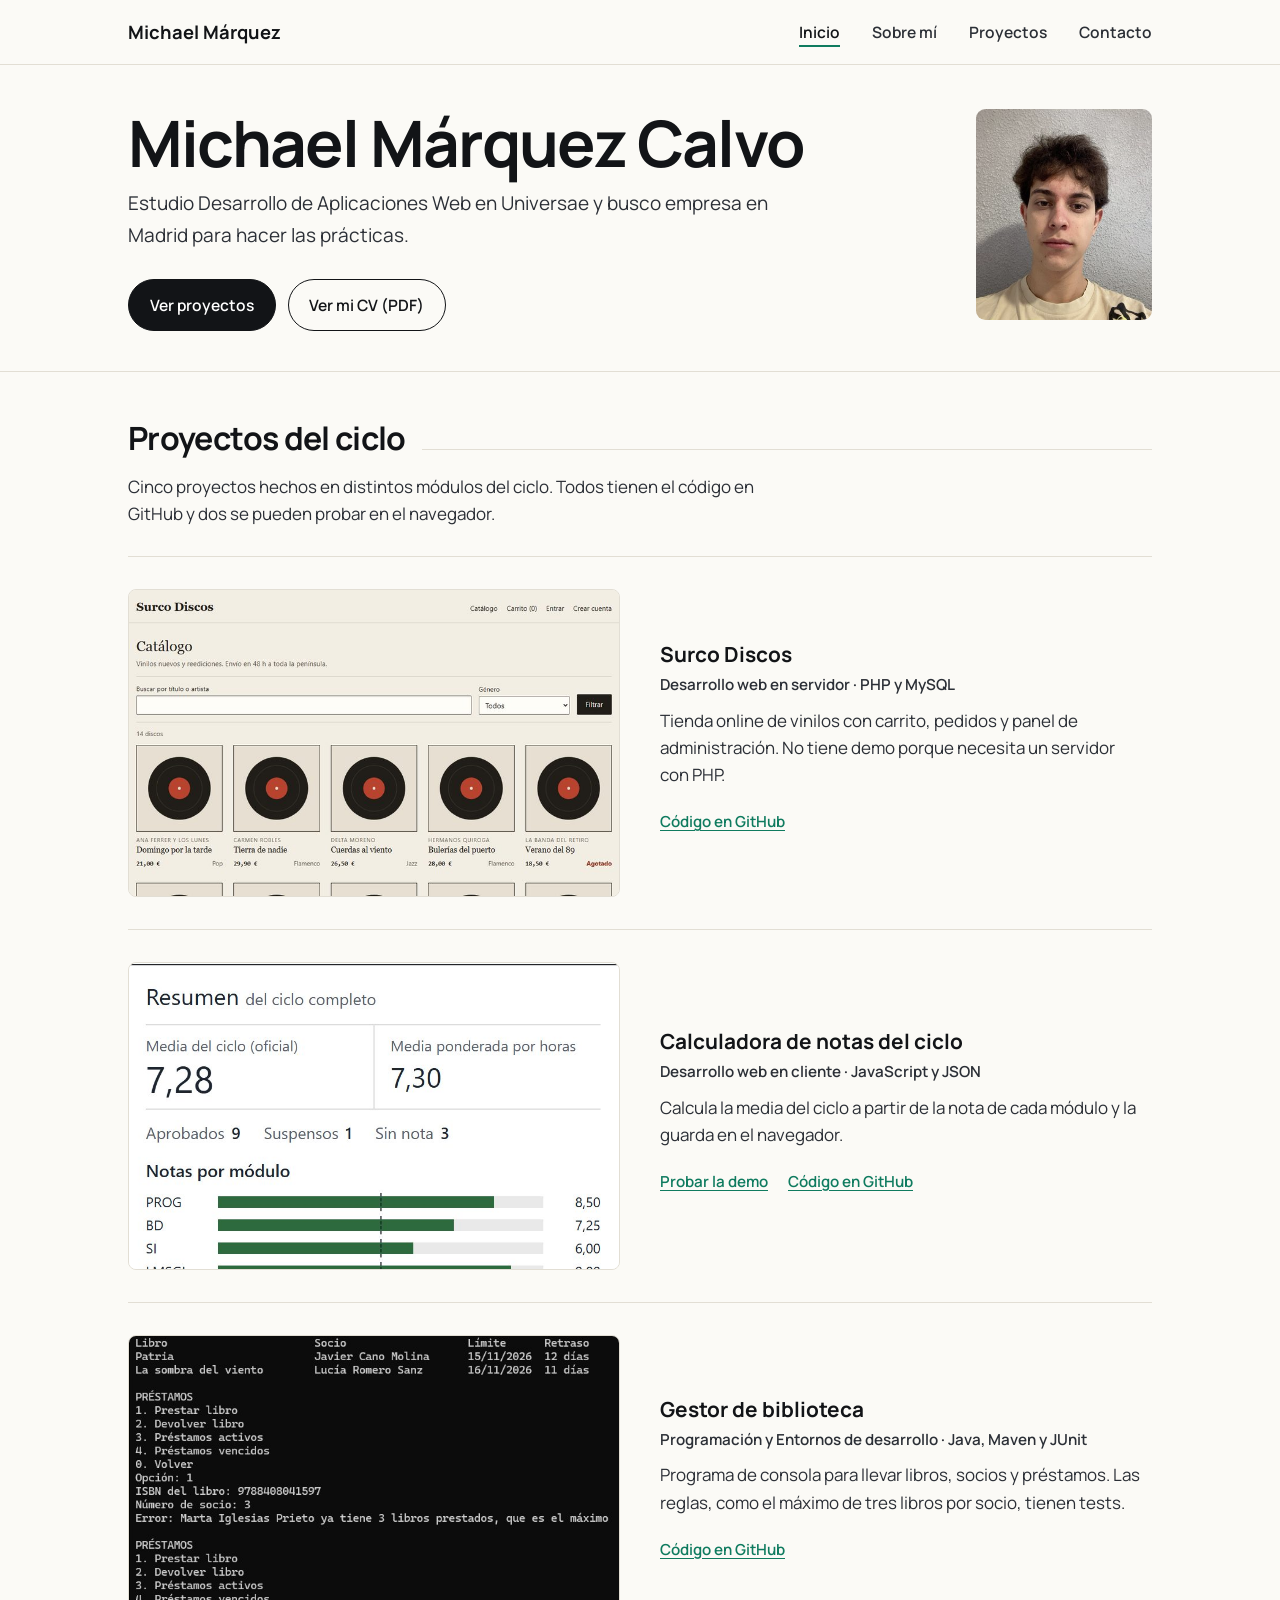
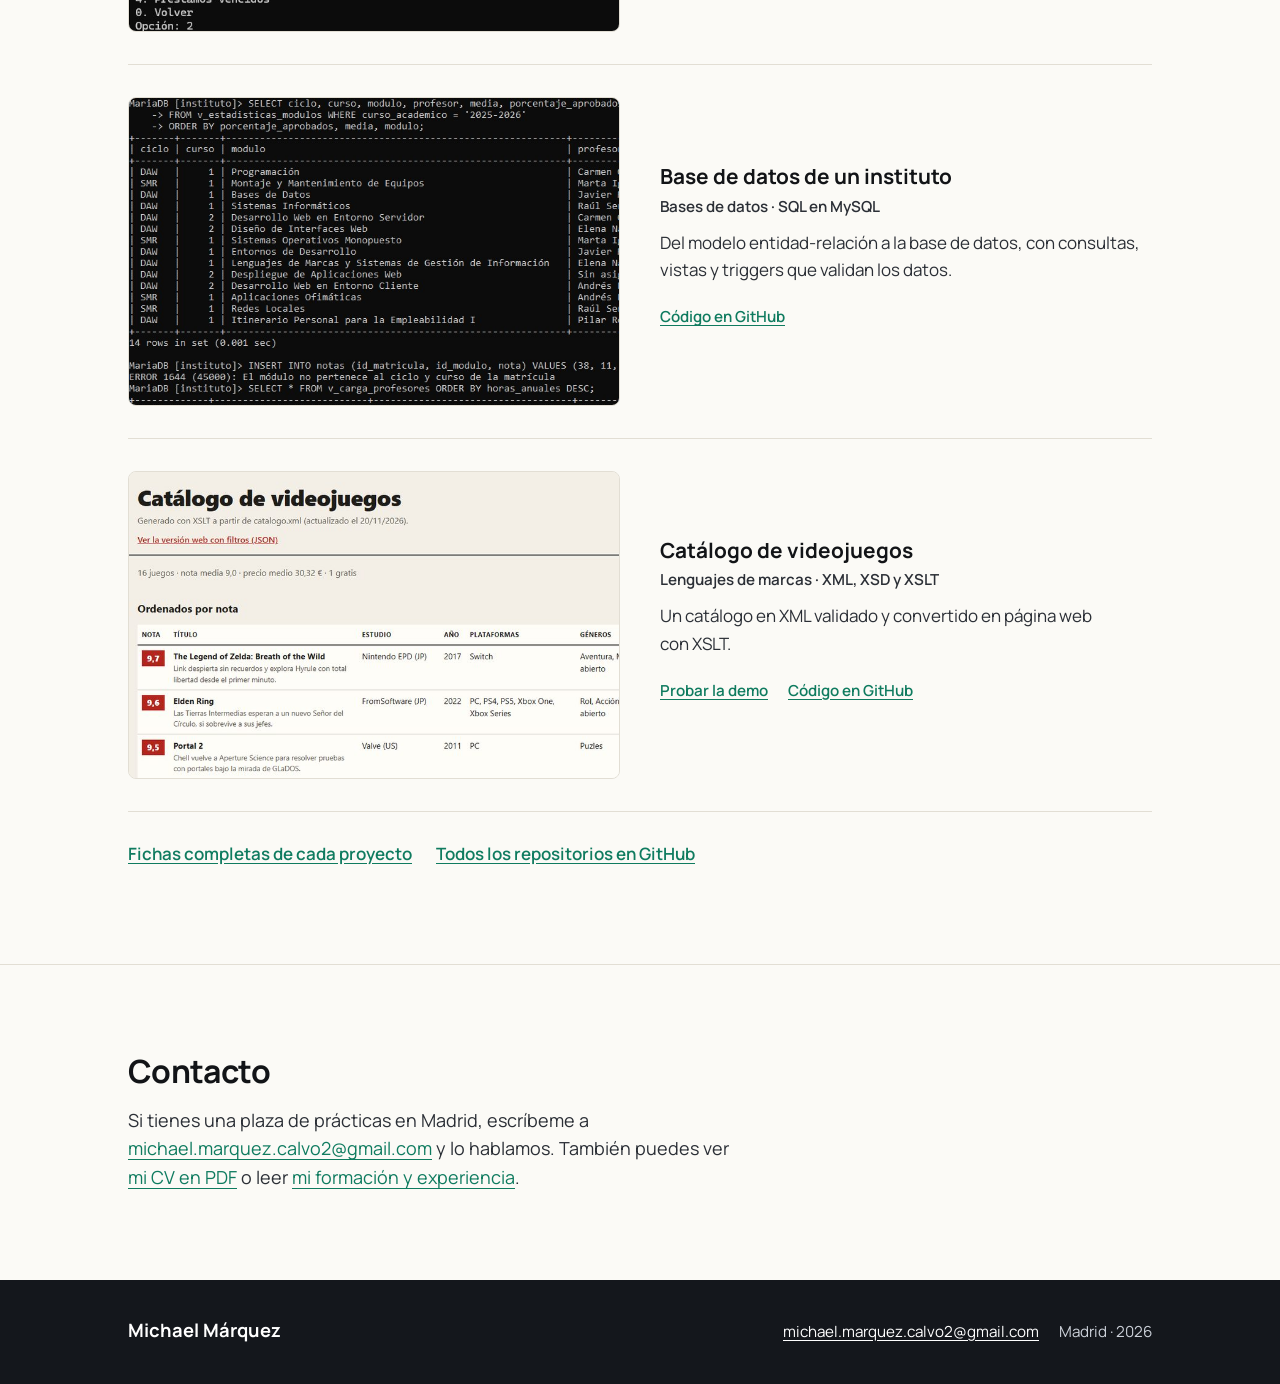
==== commit 0e6c2f18: "Portada con los proyectos primero, capturas legibles, página 404 y vista previa al compartir" ====
--- a/index.html
+++ b/index.html
@@ -10,6 +10,11 @@
   <meta property="og:description" content="Estudiante de Desarrollo de Aplicaciones Web en Madrid. Proyectos, CV y contacto.">
   <meta property="og:type" content="website">
   <meta property="og:locale" content="es_ES">
+  <meta property="og:url" content="https://michaelmarquez-daw.github.io/">
+  <meta property="og:image" content="https://michaelmarquez-daw.github.io/assets/img/og.jpg">
+  <meta property="og:image:width" content="1200">
+  <meta property="og:image:height" content="630">
+  <meta name="twitter:card" content="summary_large_image">
   <link rel="icon" href="assets/img/favicon.svg" type="image/svg+xml">
   <link rel="preload" href="assets/fonts/manrope-400.woff2" as="font" type="font/woff2" crossorigin>
   <link rel="preload" href="assets/fonts/manrope-700.woff2" as="font" type="font/woff2" crossorigin>
@@ -40,54 +45,77 @@
   <main id="contenido">
     <section class="hero">
       <div class="container hero-grid">
-        <div>
-          <h1>Michael Márquez Calvo</h1>
-          <p class="role">Estudiante de Desarrollo de Aplicaciones Web</p>
-          <p class="lead">Estoy en el ciclo de DAW en Universae y busco empresa en Madrid para hacer las prácticas. Abajo tienes los proyectos que he hecho y mi CV.</p>
-          <div class="actions">
-            <a class="btn btn-primary" href="proyectos.html">Ver proyectos</a>
-            <a class="btn btn-secondary" href="assets/cv/CV_Michael_Marquez_Calvo_DAW.pdf" download>Descargar CV (PDF)</a>
-          </div>
+        <div class="portrait">
+          <img src="assets/img/foto.jpg" alt="" width="332" height="398" fetchpriority="high">
         </div>
-        <div class="portrait">
-          <img src="assets/img/foto.jpg" alt="Foto de Michael Márquez Calvo" width="332" height="398" fetchpriority="high">
+        <h1>Michael Márquez Calvo</h1>
+        <p class="lead">Estudio Desarrollo de Aplicaciones Web en Universae y busco empresa en Madrid para hacer las prácticas.</p>
+        <div class="actions">
+          <a class="btn btn-primary" href="#proyectos">Ver proyectos</a>
+          <a class="btn btn-secondary" href="assets/cv/CV_Michael_Marquez_Calvo_DAW.pdf">Ver mi CV (PDF)</a>
         </div>
       </div>
     </section>
 
-    <section class="section" aria-labelledby="titulo-conocimientos">
+    <section class="section" id="proyectos" aria-labelledby="titulo-proyectos">
       <div class="container">
-        <div class="section-title"><h2 id="titulo-conocimientos">Con qué trabajo</h2></div>
-        <dl class="skills">
-          <div><dt>Lenguajes</dt><dd>Java, JavaScript, PHP, SQL</dd></div>
-          <div><dt>Web y datos</dt><dd>HTML5, CSS3, MySQL, XML, JSON</dd></div>
-          <div><dt>Herramientas</dt><dd>Git y GitHub, VS Code, IntelliJ, XAMPP</dd></div>
-        </dl>
+        <div class="section-title"><h2 id="titulo-proyectos">Proyectos del ciclo</h2></div>
+        <p class="section-intro">Cinco proyectos hechos en distintos módulos del ciclo. Todos tienen el código en GitHub y dos se pueden probar en el navegador.</p>
+        <ul class="work-index">
+          <li class="work-row">
+            <a class="work-thumb" href="proyectos.html#surco-discos" tabindex="-1" aria-hidden="true"><img src="assets/img/proyectos/mini/tienda-php.jpg" alt="" width="800" height="500" loading="lazy"></a>
+            <div class="work-text">
+              <h3><a href="proyectos.html#surco-discos">Surco Discos</a></h3>
+              <p class="modulo">Desarrollo web en servidor · PHP y MySQL</p>
+              <p>Tienda online de vinilos con carrito, pedidos y panel de administración. No tiene demo porque necesita un servidor con PHP.</p>
+              <p class="work-links"><a href="https://github.com/michaelmarquez-daw/tienda-php">Código en GitHub</a></p>
+            </div>
+          </li>
+          <li class="work-row">
+            <a class="work-thumb" href="proyectos.html#calculadora-notas" tabindex="-1" aria-hidden="true"><img src="assets/img/proyectos/mini/notas-js.jpg" alt="" width="848" height="530" loading="lazy"></a>
+            <div class="work-text">
+              <h3><a href="proyectos.html#calculadora-notas">Calculadora de notas del ciclo</a></h3>
+              <p class="modulo">Desarrollo web en cliente · JavaScript y JSON</p>
+              <p>Calcula la media del ciclo a partir de la nota de cada módulo y la guarda en el navegador.</p>
+              <p class="work-links"><a href="https://michaelmarquez-daw.github.io/notas-js/">Probar la demo</a><a href="https://github.com/michaelmarquez-daw/notas-js">Código en GitHub</a></p>
+            </div>
+          </li>
+          <li class="work-row">
+            <a class="work-thumb" href="proyectos.html#gestor-biblioteca" tabindex="-1" aria-hidden="true"><img src="assets/img/proyectos/mini/biblioteca-java.jpg" alt="" width="690" height="416" loading="lazy"></a>
+            <div class="work-text">
+              <h3><a href="proyectos.html#gestor-biblioteca">Gestor de biblioteca</a></h3>
+              <p class="modulo">Programación y Entornos de desarrollo · Java, Maven y JUnit</p>
+              <p>Programa de consola para llevar libros, socios y préstamos. Las reglas, como el máximo de tres libros por socio, tienen tests.</p>
+              <p class="work-links"><a href="https://github.com/michaelmarquez-daw/biblioteca-java">Código en GitHub</a></p>
+            </div>
+          </li>
+          <li class="work-row">
+            <a class="work-thumb" href="proyectos.html#base-datos-instituto" tabindex="-1" aria-hidden="true"><img src="assets/img/proyectos/mini/instituto-sql.jpg" alt="" width="690" height="431" loading="lazy"></a>
+            <div class="work-text">
+              <h3><a href="proyectos.html#base-datos-instituto">Base de datos de un instituto</a></h3>
+              <p class="modulo">Bases de datos · SQL en MySQL</p>
+              <p>Del modelo entidad-relación a la base de datos, con consultas, vistas y triggers que validan los datos.</p>
+              <p class="work-links"><a href="https://github.com/michaelmarquez-daw/instituto-sql">Código en GitHub</a></p>
+            </div>
+          </li>
+          <li class="work-row">
+            <a class="work-thumb" href="proyectos.html#catalogo-videojuegos" tabindex="-1" aria-hidden="true"><img src="assets/img/proyectos/mini/videojuegos-xml.jpg" alt="" width="800" height="500" loading="lazy"></a>
+            <div class="work-text">
+              <h3><a href="proyectos.html#catalogo-videojuegos">Catálogo de videojuegos</a></h3>
+              <p class="modulo">Lenguajes de marcas · XML, XSD y XSLT</p>
+              <p>Un catálogo en XML validado y convertido en página web con XSLT.</p>
+              <p class="work-links"><a href="https://michaelmarquez-daw.github.io/videojuegos-xml/web/">Probar la demo</a><a href="https://github.com/michaelmarquez-daw/videojuegos-xml">Código en GitHub</a></p>
+            </div>
+          </li>
+        </ul>
+        <p class="more"><a href="proyectos.html">Fichas completas de cada proyecto</a><a href="https://github.com/michaelmarquez-daw">Todos los repositorios en GitHub</a></p>
       </div>
     </section>
 
-    <section class="section" aria-labelledby="titulo-proyectos">
+    <section class="section cierre" aria-labelledby="titulo-contacto">
       <div class="container">
-        <div class="section-title"><h2 id="titulo-proyectos">Proyectos del ciclo</h2></div>
-        <ul class="work-index">
-          <li><a href="proyectos.html"><span class="modulo">Entorno servidor</span><strong>Surco discos</strong><span>Tienda online con PHP y MySQL</span></a></li>
-          <li><a href="proyectos.html"><span class="modulo">Entorno cliente</span><strong>Calculadora de notas</strong><span>JavaScript, JSON y localStorage</span></a></li>
-          <li><a href="proyectos.html"><span class="modulo">Programación</span><strong>Gestor de biblioteca</strong><span>Java, Maven y JUnit</span></a></li>
-          <li><a href="proyectos.html"><span class="modulo">Bases de datos</span><strong>Base de datos de un instituto</strong><span>SQL con vistas, procedimientos y triggers</span></a></li>
-          <li><a href="proyectos.html"><span class="modulo">Lenguajes de marcas</span><strong>Catálogo de videojuegos</strong><span>XML, XSD, XPath, XSLT y JSON</span></a></li>
-        </ul>
-        <p class="more"><a class="btn btn-secondary" href="proyectos.html">Ver todos los proyectos</a></p>
-      </div>
-    </section>
-
-    <section class="section cta" aria-labelledby="titulo-contacto">
-      <div class="container">
-        <h2 id="titulo-contacto">¿Buscas alumno en prácticas?</h2>
-        <p>Estoy en Madrid. Si tienes una plaza, escríbeme y lo hablamos.</p>
-        <div class="actions">
-          <a class="btn btn-primary" href="contacto.html">Contactar</a>
-          <a class="btn btn-secondary" href="sobre-mi.html">Saber más de mí</a>
-        </div>
+        <h2 id="titulo-contacto">Contacto</h2>
+        <p>Si tienes una plaza de prácticas en Madrid, escríbeme a <a href="mailto:michael.marquez.calvo2@gmail.com">michael.marquez.calvo2@gmail.com</a> y lo hablamos. También puedes ver <a href="assets/cv/CV_Michael_Marquez_Calvo_DAW.pdf">mi CV en PDF</a> o leer <a href="sobre-mi.html">mi formación y&nbsp;experiencia</a>.</p>
       </div>
     </section>
   </main>
--- a/css/styles.css
+++ b/css/styles.css
@@ -57,12 +57,19 @@
 a { color: var(--accent); text-underline-offset: 0.2em; }
 a:hover { color: var(--accent-dark); }
 
+/* Texto seleccionado y cursor de los campos con los colores de la web */
+::selection { background: #CFE6DD; color: var(--ink); }
+input, textarea { caret-color: var(--accent); }
+
 /* Anillo de foco visible solo al navegar con teclado */
 :focus-visible { outline: 2px solid var(--accent); outline-offset: 3px; border-radius: 4px; }
 
 h1, h2, h3 { font-weight: 700; line-height: 1.15; }
 h2 { font-size: clamp(1.6rem, 3vw, 2rem); letter-spacing: -0.02em; }
 h3 { font-size: 1.125rem; line-height: 1.3; }
+/* Que los títulos no se partan dejando una palabra sola en la última línea */
+h1, h2, h3 { text-wrap: balance; }
+p { text-wrap: pretty; }
 
 p { color: var(--ink-2); }
 
@@ -109,7 +116,8 @@
   border-radius: 0.5rem;
   z-index: 100;
 }
-.skip-link:focus { top: 1rem; color: #fff; }
+.skip-link:focus,
+.skip-link:hover { top: 1rem; color: #fff; }
 
 /* Botones */
 .btn {
@@ -128,7 +136,8 @@
 .btn-primary { background: var(--ink); color: #fff; }
 .btn-primary:hover { background: var(--accent-dark); border-color: var(--accent-dark); color: #fff; }
 .btn-secondary { background: transparent; color: var(--ink); }
-.btn-secondary:hover { background: var(--ink); color: #fff; }
+/* Al pasar el ratón no se rellena de negro, para que no se confunda con el principal */
+.btn-secondary:hover { background: var(--paper-2); color: var(--ink); }
 
 .actions { display: flex; flex-wrap: wrap; gap: 0.75rem; }
 
@@ -231,23 +240,34 @@
 .no-js #contact-form { display: none; }
 
 /* Portada */
-.hero { padding-block: 2.5rem 3rem; }
+.hero { padding-block: 2rem 2.5rem; }
 .hero + .section { border-top: 1px solid var(--line); }
-.hero-grid { display: grid; gap: 1.75rem; }
+
+/* En móvil: foto pequeña al lado del nombre y, debajo, el texto y los botones */
+.hero-grid {
+  display: grid;
+  grid-template-columns: 4rem 1fr;
+  grid-template-areas:
+    "foto nombre"
+    "texto texto"
+    "botones botones";
+  align-items: center;
+  gap: 1rem 1rem;
+}
+.portrait { grid-area: foto; }
+.hero h1 { grid-area: nombre; }
+.hero .lead { grid-area: texto; max-width: 40rem; }
+.hero .actions { grid-area: botones; margin-top: 0.5rem; }
+
 .hero h1 {
-  font-size: clamp(2.5rem, 7vw, 4rem);
+  font-size: clamp(2rem, 7vw, 4rem);
   line-height: 1.05;
   letter-spacing: -0.03em;
 }
-.hero .role { font-weight: 700; font-size: 1.2rem; margin-top: 1rem; color: var(--ink-2); }
-.hero .lead { margin-top: 0.75rem; max-width: 40rem; }
-.hero .actions { margin-top: 2rem; }
 
 .portrait {
-  width: 8.5rem;
-  order: -1; /* en móvil, la foto pequeña va encima del nombre */
   aspect-ratio: 5 / 6;
-  border-radius: 1.25rem;
+  border-radius: 0.6rem;
   overflow: hidden;
   background: var(--paper-2);
 }
@@ -262,26 +282,54 @@
 /* Conocimientos */
 .skills { display: grid; gap: 1.25rem; }
 .skills dt { font-size: 0.9rem; color: var(--muted); }
-.skills dd { margin: 0; font-weight: 600; }
-
-/* Lista de proyectos en la portada: una fila por proyecto, toda la fila es un enlace */
+.skills dd { margin: 0; font-weight: 600; text-wrap: pretty; }
+
+/* Lista de proyectos en la portada: captura grande, título, módulo, descripción y enlaces */
+.section-title:has(+ .section-intro) { margin-bottom: 1rem; }
+.section-intro { max-width: 40rem; margin-bottom: 1.75rem; }
+
 .work-index { list-style: none; padding: 0; border-top: 1px solid var(--line); }
-.work-index a {
+.work-row {
   display: grid;
-  gap: 0.15rem;
-  padding-block: 1.1rem;
+  gap: 1rem;
+  padding-block: 1.5rem;
   border-bottom: 1px solid var(--line);
-  color: var(--ink-2);
-  text-decoration: none;
-}
-.work-index strong { color: var(--ink); font-size: 1.2rem; font-weight: 700; }
-.work-index a:hover strong { color: var(--accent); }
-.more { margin-top: 2rem; }
+}
+
+.work-thumb img {
+  width: 100%;
+  height: auto;
+  border: 1px solid var(--line);
+  border-radius: 0.5rem;
+  background: var(--paper-2);
+  transition: border-color 0.2s;
+}
+.work-thumb:hover img { border-color: var(--accent); }
+
+.work-text h3 { font-size: 1.3rem; }
+.work-text h3 a { color: var(--ink); text-decoration: none; }
+.work-text h3 a:hover { color: var(--accent); text-decoration: underline; }
+/* El módulo va justo debajo del título: es lo que ordena la lista */
+.work-text .modulo { margin-top: 0.3rem; font-size: 0.95rem; color: var(--ink-2); }
+.work-text p:not(.modulo):not(.work-links) { margin-top: 0.6rem; max-width: 36rem; }
+
+/* Enlaces de cada proyecto, con zona pulsable de 44 px para el dedo */
+.work-text .work-links {
+  display: flex;
+  flex-wrap: wrap;
+  align-items: center;
+  gap: 0.25rem 1.25rem;
+  margin-top: 0.75rem;
+  font-weight: 600;
+  font-size: 0.95rem;
+}
+.work-text .work-links a:not(.btn) { display: inline-flex; align-items: center; min-height: 2.75rem; }
+
+.more { display: flex; flex-wrap: wrap; gap: 0.25rem 1.5rem; margin-top: 1.25rem; font-weight: 600; }
+.more a { display: inline-flex; align-items: center; min-height: 2.75rem; }
 
 /* Llamada a contactar */
-.cta h2 { max-width: 30rem; }
-.cta p { margin-top: 1rem; max-width: 34rem; }
-.cta .actions { margin-top: 1.75rem; }
+.cierre p { margin-top: 1rem; max-width: 38rem; font-size: 1.125rem; }
 
 /* Cabecera de las otras páginas */
 .page-head { padding-block: 3.5rem 2.5rem; }
@@ -310,7 +358,7 @@
 .facts div:first-child { padding-top: 0; }
 .facts div:last-child { border-bottom: 0; padding-bottom: 0; }
 .facts dt { font-size: 0.85rem; color: var(--muted); }
-.facts dd { margin: 0; font-weight: 600; }
+.facts dd { margin: 0; font-weight: 600; text-wrap: balance; }
 
 /* Experiencia y formación (columna de fechas + contenido) */
 .timeline { list-style: none; padding: 0; }
@@ -403,13 +451,25 @@
   .site-nav ul { display: flex; gap: 2rem; padding: 0; }
   .site-nav li a { padding: 0; border: 0; }
 
-  .hero { padding-block: 5rem 4.5rem; }
-  .hero-grid { grid-template-columns: 1fr 14rem; align-items: end; gap: 4rem; }
-  .portrait { width: 100%; order: 0; }
+  .hero { padding-block: 2.75rem 2.5rem; }
+  /* Los proyectos, lo más importante, empiezan antes que el resto de secciones */
+  #proyectos { padding-top: 3rem; }
+  .hero-grid {
+    grid-template-columns: 1fr 11rem;
+    grid-template-areas:
+      "nombre foto"
+      "texto foto"
+      "botones foto";
+    align-items: end;
+    gap: 0.75rem 4rem;
+  }
+  .hero .actions { margin-top: 1rem; }
+  .portrait { align-self: start; }
 
   .skills { grid-template-columns: repeat(3, 1fr); gap: 2.5rem; }
 
-  .work-index a { grid-template-columns: 14rem 1fr 1fr; align-items: baseline; gap: 2rem; }
+  /* En escritorio, captura y texto lado a lado, mitad y mitad */
+  .work-row { grid-template-columns: minmax(0, 1fr) minmax(0, 1fr); align-items: center; gap: 2.5rem; padding-block: 2rem; }
 
   .about-grid { grid-template-columns: 1fr 20rem; gap: 4rem; }
   .two-cols { grid-template-columns: 1fr 1fr; gap: 4rem; }
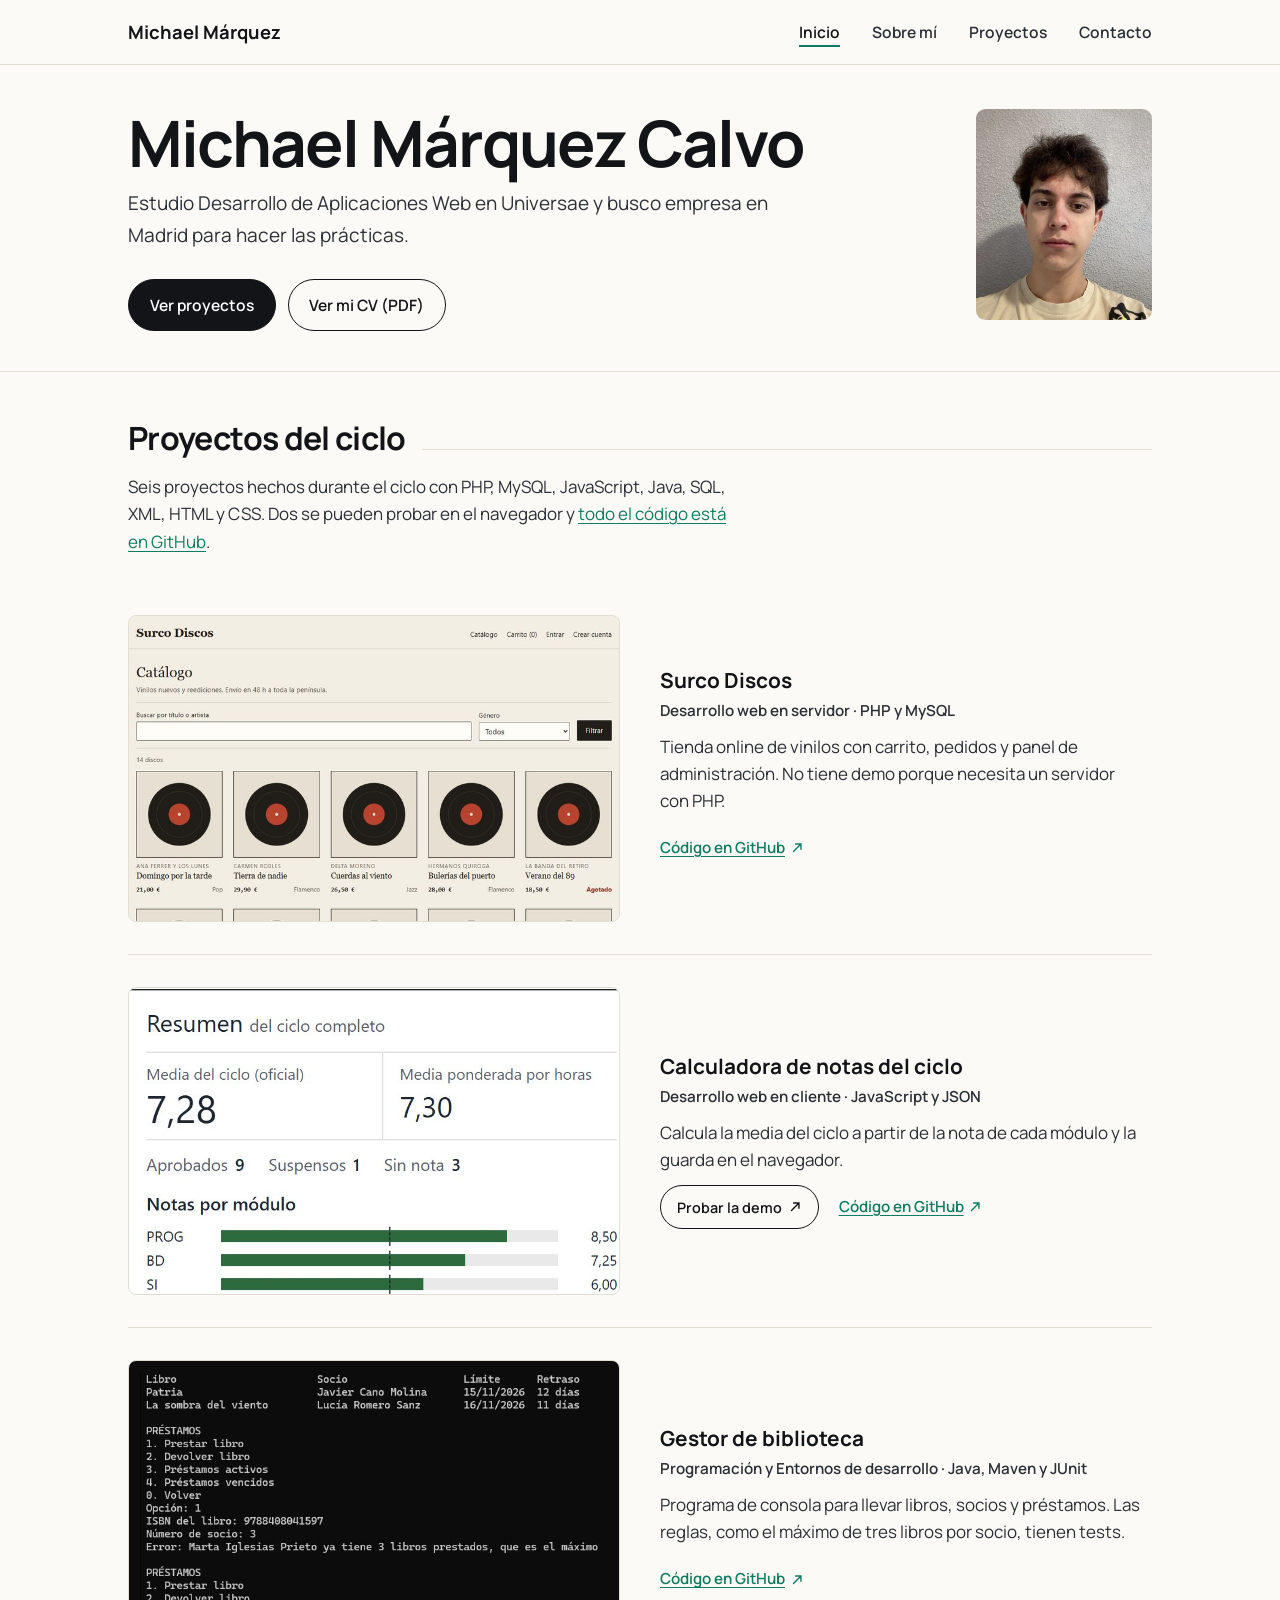
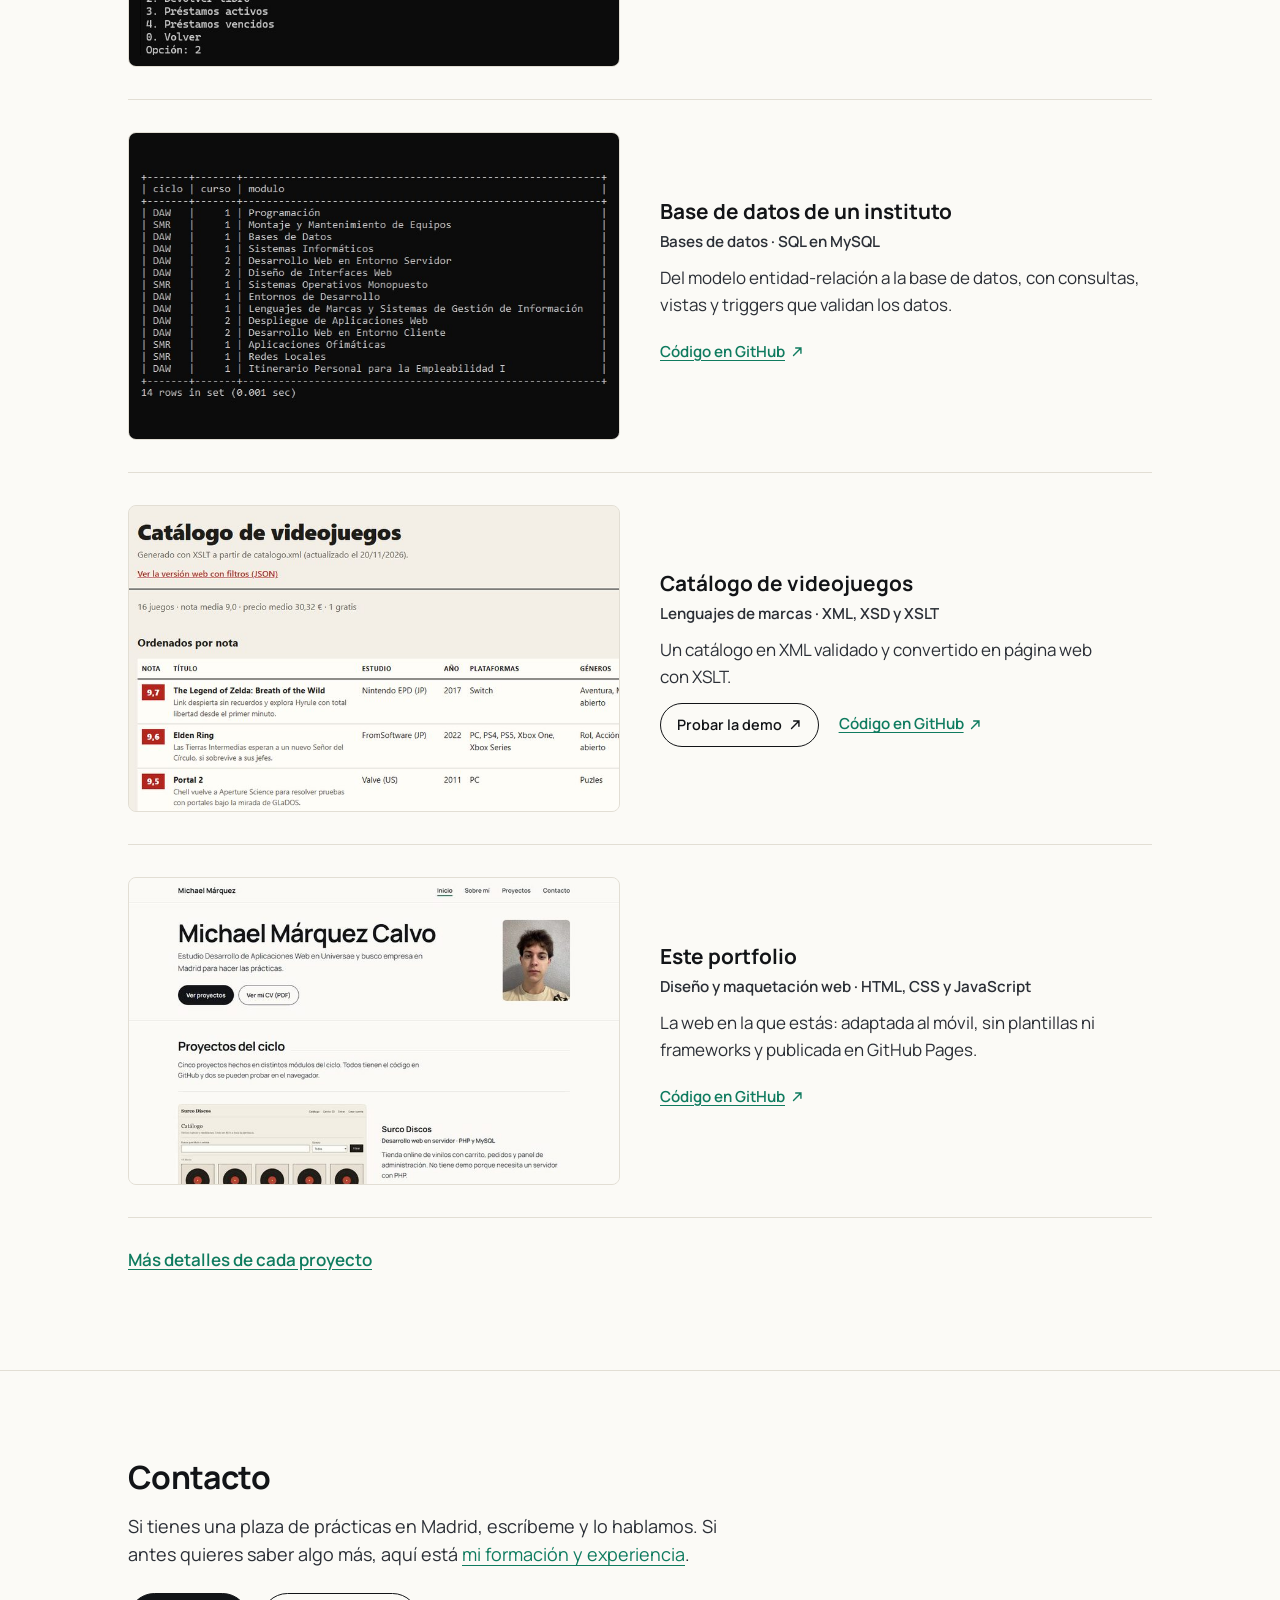
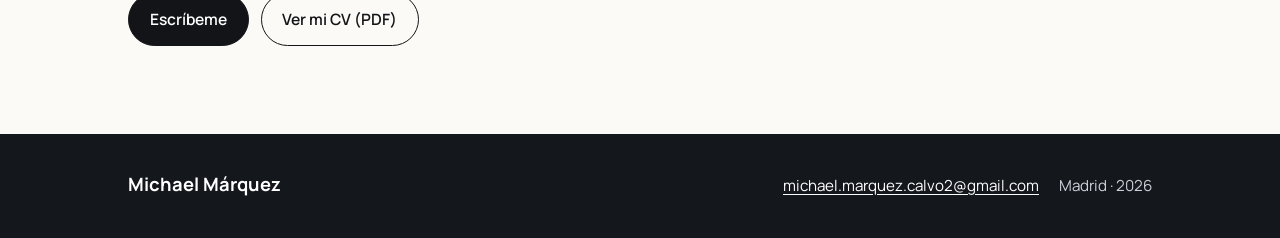
==== commit c10db931: "Capturas mejor recortadas, demos más visibles y contacto con botón" ====
--- a/index.html
+++ b/index.html
@@ -60,7 +60,7 @@
     <section class="section" id="proyectos" aria-labelledby="titulo-proyectos">
       <div class="container">
         <div class="section-title"><h2 id="titulo-proyectos">Proyectos del ciclo</h2></div>
-        <p class="section-intro">Cinco proyectos hechos en distintos módulos del ciclo. Todos tienen el código en GitHub y dos se pueden probar en el navegador.</p>
+        <p class="section-intro">Seis proyectos hechos durante el ciclo con PHP, MySQL, JavaScript, Java, SQL, XML, HTML y CSS. Dos se pueden probar en el navegador y <a href="https://github.com/michaelmarquez-daw">todo el código está en GitHub</a>.</p>
         <ul class="work-index">
           <li class="work-row">
             <a class="work-thumb" href="proyectos.html#surco-discos" tabindex="-1" aria-hidden="true"><img src="assets/img/proyectos/mini/tienda-php.jpg" alt="" width="800" height="500" loading="lazy"></a>
@@ -68,34 +68,34 @@
               <h3><a href="proyectos.html#surco-discos">Surco Discos</a></h3>
               <p class="modulo">Desarrollo web en servidor · PHP y MySQL</p>
               <p>Tienda online de vinilos con carrito, pedidos y panel de administración. No tiene demo porque necesita un servidor con PHP.</p>
-              <p class="work-links"><a href="https://github.com/michaelmarquez-daw/tienda-php">Código en GitHub</a></p>
+              <p class="work-links"><a href="https://github.com/michaelmarquez-daw/tienda-php">Código en GitHub<svg class="externo" aria-hidden="true" viewBox="0 0 16 16" width="14" height="14"><path d="M6.5 3.5h6v6M12.5 3.5 4 12" fill="none" stroke="currentColor" stroke-width="1.6" stroke-linecap="round"/></svg><span class="sr-only"> (abre otra web)</span></a></p>
             </div>
           </li>
           <li class="work-row">
-            <a class="work-thumb" href="proyectos.html#calculadora-notas" tabindex="-1" aria-hidden="true"><img src="assets/img/proyectos/mini/notas-js.jpg" alt="" width="848" height="530" loading="lazy"></a>
+            <a class="work-thumb" href="proyectos.html#calculadora-notas" tabindex="-1" aria-hidden="true"><img src="assets/img/proyectos/mini/notas-js.jpg" alt="" width="819" height="512" loading="lazy"></a>
             <div class="work-text">
               <h3><a href="proyectos.html#calculadora-notas">Calculadora de notas del ciclo</a></h3>
               <p class="modulo">Desarrollo web en cliente · JavaScript y JSON</p>
               <p>Calcula la media del ciclo a partir de la nota de cada módulo y la guarda en el navegador.</p>
-              <p class="work-links"><a href="https://michaelmarquez-daw.github.io/notas-js/">Probar la demo</a><a href="https://github.com/michaelmarquez-daw/notas-js">Código en GitHub</a></p>
+              <p class="work-links"><a class="btn btn-secondary btn-demo" href="https://michaelmarquez-daw.github.io/notas-js/">Probar la demo<svg class="externo" aria-hidden="true" viewBox="0 0 16 16" width="14" height="14"><path d="M6.5 3.5h6v6M12.5 3.5 4 12" fill="none" stroke="currentColor" stroke-width="1.6" stroke-linecap="round"/></svg><span class="sr-only"> (abre otra web)</span></a><a href="https://github.com/michaelmarquez-daw/notas-js">Código en GitHub<svg class="externo" aria-hidden="true" viewBox="0 0 16 16" width="14" height="14"><path d="M6.5 3.5h6v6M12.5 3.5 4 12" fill="none" stroke="currentColor" stroke-width="1.6" stroke-linecap="round"/></svg><span class="sr-only"> (abre otra web)</span></a></p>
             </div>
           </li>
           <li class="work-row">
-            <a class="work-thumb" href="proyectos.html#gestor-biblioteca" tabindex="-1" aria-hidden="true"><img src="assets/img/proyectos/mini/biblioteca-java.jpg" alt="" width="690" height="416" loading="lazy"></a>
+            <a class="work-thumb" href="proyectos.html#gestor-biblioteca" tabindex="-1" aria-hidden="true"><img src="assets/img/proyectos/mini/biblioteca-java.jpg" alt="" width="722" height="451" loading="lazy"></a>
             <div class="work-text">
               <h3><a href="proyectos.html#gestor-biblioteca">Gestor de biblioteca</a></h3>
               <p class="modulo">Programación y Entornos de desarrollo · Java, Maven y JUnit</p>
               <p>Programa de consola para llevar libros, socios y préstamos. Las reglas, como el máximo de tres libros por socio, tienen tests.</p>
-              <p class="work-links"><a href="https://github.com/michaelmarquez-daw/biblioteca-java">Código en GitHub</a></p>
+              <p class="work-links"><a href="https://github.com/michaelmarquez-daw/biblioteca-java">Código en GitHub<svg class="externo" aria-hidden="true" viewBox="0 0 16 16" width="14" height="14"><path d="M6.5 3.5h6v6M12.5 3.5 4 12" fill="none" stroke="currentColor" stroke-width="1.6" stroke-linecap="round"/></svg><span class="sr-only"> (abre otra web)</span></a></p>
             </div>
           </li>
           <li class="work-row">
-            <a class="work-thumb" href="proyectos.html#base-datos-instituto" tabindex="-1" aria-hidden="true"><img src="assets/img/proyectos/mini/instituto-sql.jpg" alt="" width="690" height="431" loading="lazy"></a>
+            <a class="work-thumb" href="proyectos.html#base-datos-instituto" tabindex="-1" aria-hidden="true"><img src="assets/img/proyectos/mini/instituto-sql.jpg" alt="" width="656" height="410" loading="lazy"></a>
             <div class="work-text">
               <h3><a href="proyectos.html#base-datos-instituto">Base de datos de un instituto</a></h3>
               <p class="modulo">Bases de datos · SQL en MySQL</p>
               <p>Del modelo entidad-relación a la base de datos, con consultas, vistas y triggers que validan los datos.</p>
-              <p class="work-links"><a href="https://github.com/michaelmarquez-daw/instituto-sql">Código en GitHub</a></p>
+              <p class="work-links"><a href="https://github.com/michaelmarquez-daw/instituto-sql">Código en GitHub<svg class="externo" aria-hidden="true" viewBox="0 0 16 16" width="14" height="14"><path d="M6.5 3.5h6v6M12.5 3.5 4 12" fill="none" stroke="currentColor" stroke-width="1.6" stroke-linecap="round"/></svg><span class="sr-only"> (abre otra web)</span></a></p>
             </div>
           </li>
           <li class="work-row">
@@ -104,18 +104,31 @@
               <h3><a href="proyectos.html#catalogo-videojuegos">Catálogo de videojuegos</a></h3>
               <p class="modulo">Lenguajes de marcas · XML, XSD y XSLT</p>
               <p>Un catálogo en XML validado y convertido en página web con XSLT.</p>
-              <p class="work-links"><a href="https://michaelmarquez-daw.github.io/videojuegos-xml/web/">Probar la demo</a><a href="https://github.com/michaelmarquez-daw/videojuegos-xml">Código en GitHub</a></p>
+              <p class="work-links"><a class="btn btn-secondary btn-demo" href="https://michaelmarquez-daw.github.io/videojuegos-xml/web/">Probar la demo<svg class="externo" aria-hidden="true" viewBox="0 0 16 16" width="14" height="14"><path d="M6.5 3.5h6v6M12.5 3.5 4 12" fill="none" stroke="currentColor" stroke-width="1.6" stroke-linecap="round"/></svg><span class="sr-only"> (abre otra web)</span></a><a href="https://github.com/michaelmarquez-daw/videojuegos-xml">Código en GitHub<svg class="externo" aria-hidden="true" viewBox="0 0 16 16" width="14" height="14"><path d="M6.5 3.5h6v6M12.5 3.5 4 12" fill="none" stroke="currentColor" stroke-width="1.6" stroke-linecap="round"/></svg><span class="sr-only"> (abre otra web)</span></a></p>
+            </div>
+          </li>
+          <li class="work-row">
+            <a class="work-thumb" href="proyectos.html#este-portfolio" tabindex="-1" aria-hidden="true"><img src="assets/img/proyectos/mini/portfolio.jpg" alt="" width="800" height="500" loading="lazy"></a>
+            <div class="work-text">
+              <h3><a href="proyectos.html#este-portfolio">Este portfolio</a></h3>
+              <p class="modulo">Diseño y maquetación web · HTML, CSS y JavaScript</p>
+              <p>La web en la que estás: adaptada al móvil, sin plantillas ni frameworks y publicada en GitHub Pages.</p>
+              <p class="work-links"><a href="https://github.com/michaelmarquez-daw/michaelmarquez-daw.github.io">Código en GitHub<svg class="externo" aria-hidden="true" viewBox="0 0 16 16" width="14" height="14"><path d="M6.5 3.5h6v6M12.5 3.5 4 12" fill="none" stroke="currentColor" stroke-width="1.6" stroke-linecap="round"/></svg><span class="sr-only"> (abre otra web)</span></a></p>
             </div>
           </li>
         </ul>
-        <p class="more"><a href="proyectos.html">Fichas completas de cada proyecto</a><a href="https://github.com/michaelmarquez-daw">Todos los repositorios en GitHub</a></p>
+        <p class="more"><a href="proyectos.html">Más detalles de cada proyecto</a></p>
       </div>
     </section>
 
     <section class="section cierre" aria-labelledby="titulo-contacto">
       <div class="container">
         <h2 id="titulo-contacto">Contacto</h2>
-        <p>Si tienes una plaza de prácticas en Madrid, escríbeme a <a href="mailto:michael.marquez.calvo2@gmail.com">michael.marquez.calvo2@gmail.com</a> y lo hablamos. También puedes ver <a href="assets/cv/CV_Michael_Marquez_Calvo_DAW.pdf">mi CV en PDF</a> o leer <a href="sobre-mi.html">mi formación y&nbsp;experiencia</a>.</p>
+        <p>Si tienes una plaza de prácticas en Madrid, escríbeme y lo hablamos. Si antes quieres saber algo más, aquí está <a href="sobre-mi.html">mi formación y&nbsp;experiencia</a>.</p>
+        <div class="actions">
+          <a class="btn btn-primary" href="mailto:michael.marquez.calvo2@gmail.com">Escríbeme</a>
+          <a class="btn btn-secondary" href="assets/cv/CV_Michael_Marquez_Calvo_DAW.pdf">Ver mi CV (PDF)</a>
+        </div>
       </div>
     </section>
   </main>
--- a/css/styles.css
+++ b/css/styles.css
@@ -187,6 +187,7 @@
   border: 1px solid var(--line);
   border-radius: 999px;
   padding: 0.4rem 1rem;
+  min-height: 2.75rem;
   color: var(--ink);
   cursor: pointer;
 }
@@ -288,7 +289,8 @@
 .section-title:has(+ .section-intro) { margin-bottom: 1rem; }
 .section-intro { max-width: 40rem; margin-bottom: 1.75rem; }
 
-.work-index { list-style: none; padding: 0; border-top: 1px solid var(--line); }
+/* Sin borde arriba: la línea del título ya separa */
+.work-index { list-style: none; padding: 0; }
 .work-row {
   display: grid;
   gap: 1rem;
@@ -299,6 +301,9 @@
 .work-thumb img {
   width: 100%;
   height: auto;
+  aspect-ratio: 16 / 10;   /* todas las capturas con la misma proporción, para que las filas midan igual */
+  object-fit: cover;
+  object-position: top left;
   border: 1px solid var(--line);
   border-radius: 0.5rem;
   background: var(--paper-2);
@@ -323,13 +328,29 @@
   font-weight: 600;
   font-size: 0.95rem;
 }
-.work-text .work-links a:not(.btn) { display: inline-flex; align-items: center; min-height: 2.75rem; }
+.work-text .work-links a:not(.btn) { display: inline-flex; align-items: center; gap: 0.3rem; min-height: 2.75rem; }
+/* La demo va primero y como botón de contorno: es lo más fácil de probar para quien no programa */
+.btn-demo { min-height: 2.75rem; padding: 0.45rem 1rem; font-size: 0.9rem; gap: 0.35rem; }
+
+/* Flecha de enlace externo (dibujada en SVG) */
+.externo { flex: none; }
+
+/* Texto solo para lectores de pantalla */
+.sr-only {
+  position: absolute;
+  width: 1px;
+  height: 1px;
+  overflow: hidden;
+  clip-path: inset(50%);
+  white-space: nowrap;
+}
 
 .more { display: flex; flex-wrap: wrap; gap: 0.25rem 1.5rem; margin-top: 1.25rem; font-weight: 600; }
 .more a { display: inline-flex; align-items: center; min-height: 2.75rem; }
 
 /* Llamada a contactar */
 .cierre p { margin-top: 1rem; max-width: 38rem; font-size: 1.125rem; }
+.cierre .actions { margin-top: 1.5rem; }
 
 /* Cabecera de las otras páginas */
 .page-head { padding-block: 3.5rem 2.5rem; }
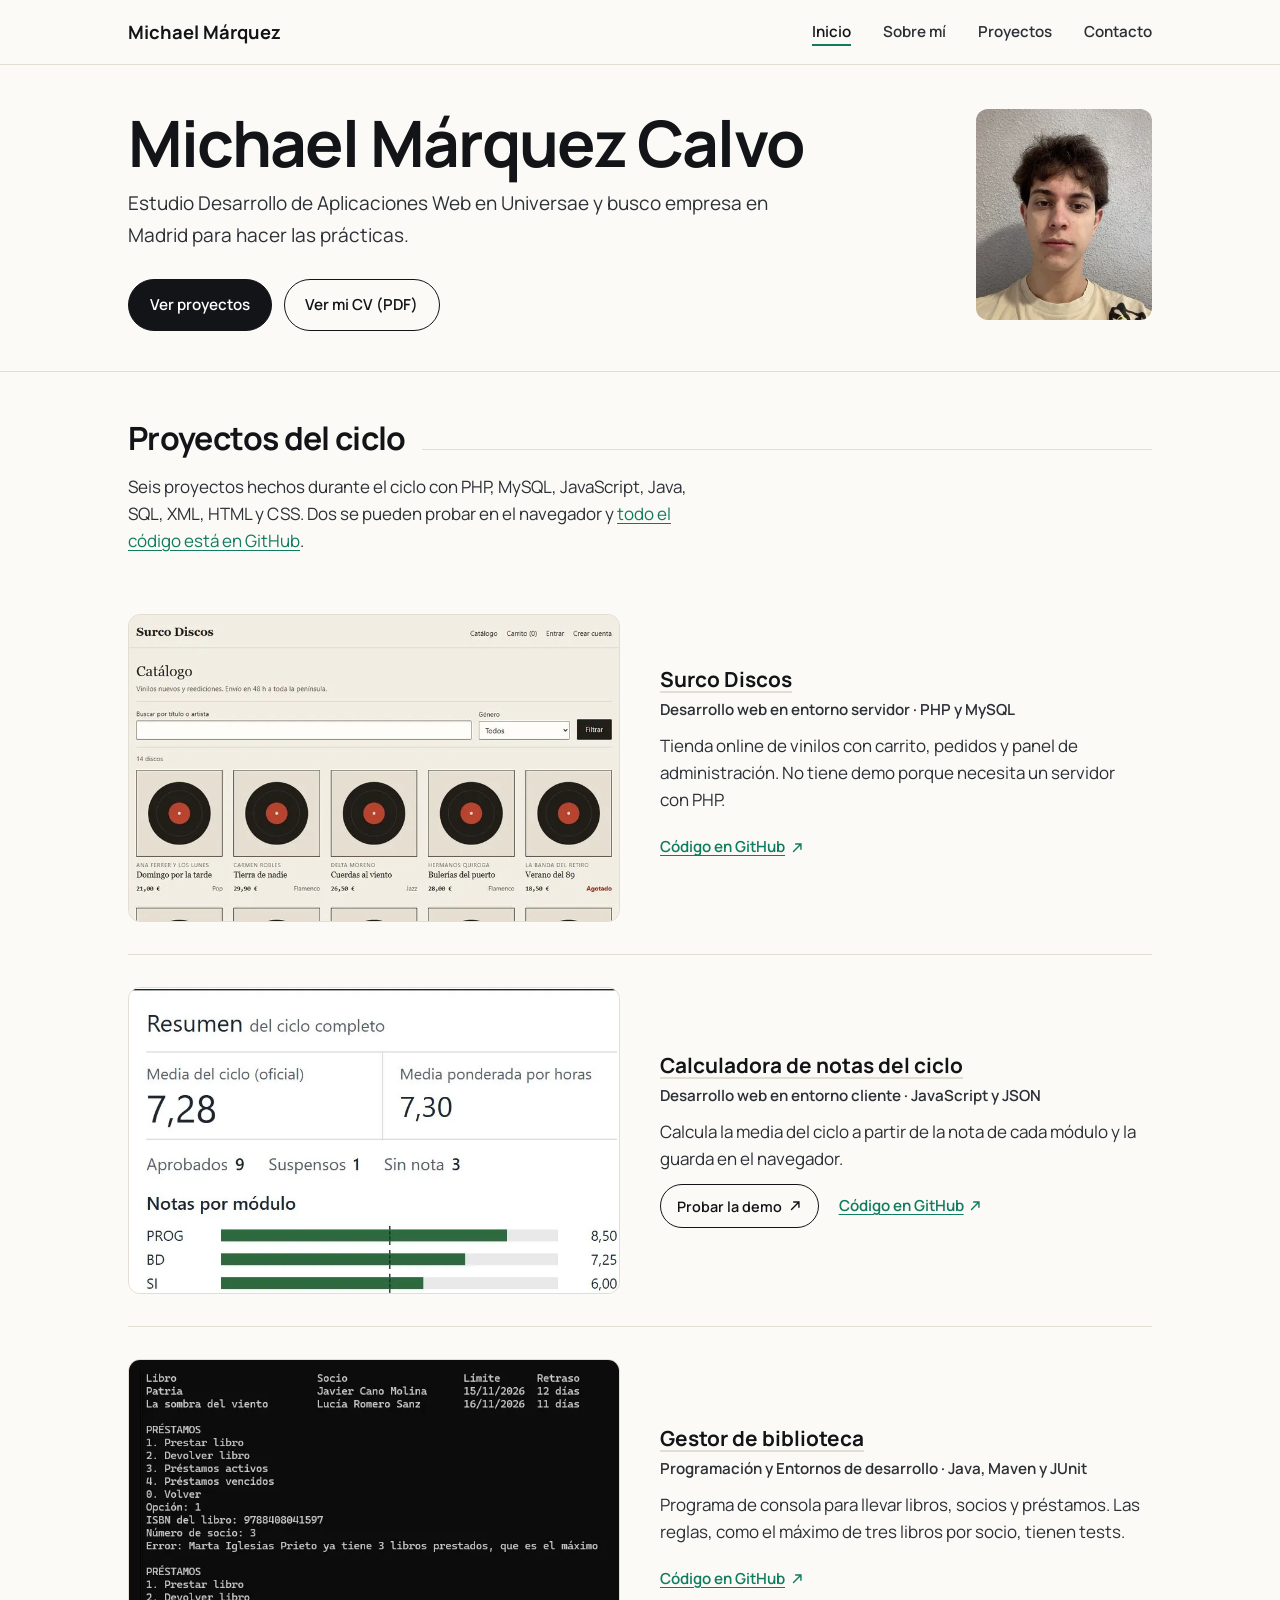
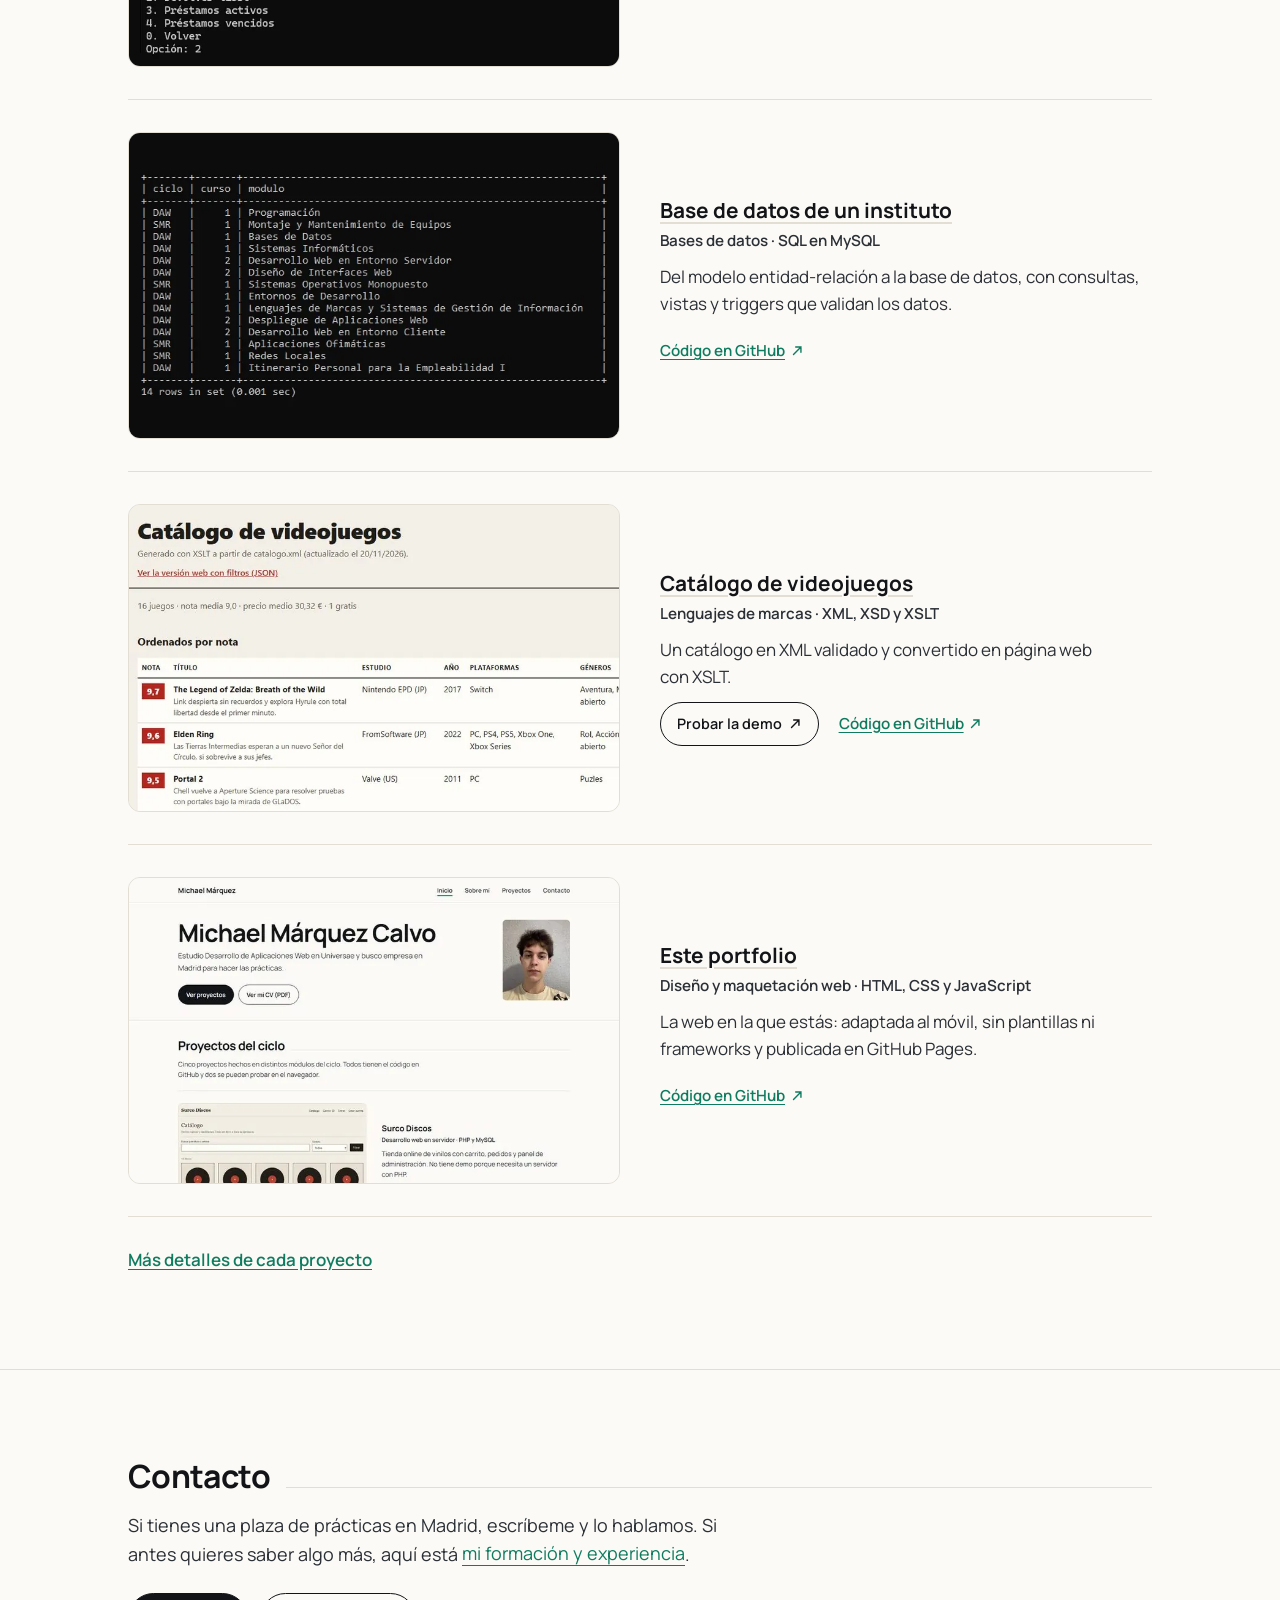
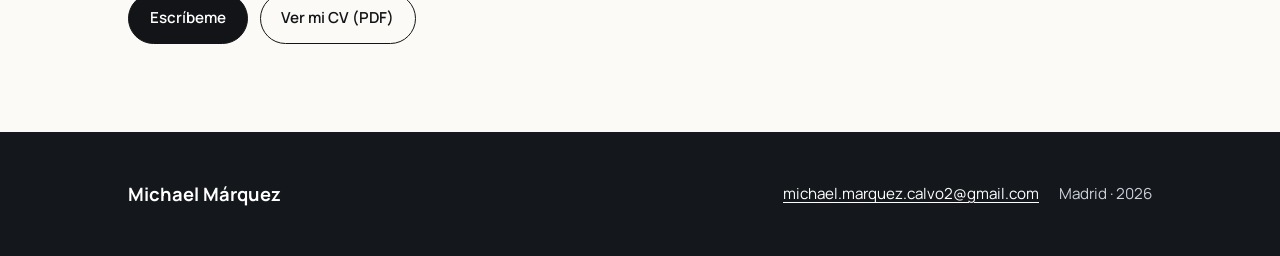
==== commit ca5354a0: "Zonas pulsables de 44 px, imágenes en WebP, Proyectos igual que la portada y retoques de estilo" ====
--- a/index.html
+++ b/index.html
@@ -18,6 +18,7 @@
   <link rel="icon" href="assets/img/favicon.svg" type="image/svg+xml">
   <link rel="preload" href="assets/fonts/manrope-400.woff2" as="font" type="font/woff2" crossorigin>
   <link rel="preload" href="assets/fonts/manrope-700.woff2" as="font" type="font/woff2" crossorigin>
+  <link rel="preload" href="assets/fonts/manrope-600.woff2" as="font" type="font/woff2" crossorigin>
   <script>
     document.documentElement.classList.remove("no-js");
   </script>
@@ -46,7 +47,7 @@
     <section class="hero">
       <div class="container hero-grid">
         <div class="portrait">
-          <img src="assets/img/foto.jpg" alt="" width="332" height="398" fetchpriority="high">
+          <picture><source type="image/webp" srcset="assets/img/foto.webp"><img src="assets/img/foto.jpg" alt="" width="332" height="398" fetchpriority="high"></picture>
         </div>
         <h1>Michael Márquez Calvo</h1>
         <p class="lead">Estudio Desarrollo de Aplicaciones Web en Universae y busco empresa en Madrid para hacer las prácticas.</p>
@@ -63,25 +64,25 @@
         <p class="section-intro">Seis proyectos hechos durante el ciclo con PHP, MySQL, JavaScript, Java, SQL, XML, HTML y CSS. Dos se pueden probar en el navegador y <a href="https://github.com/michaelmarquez-daw">todo el código está en GitHub</a>.</p>
         <ul class="work-index">
           <li class="work-row">
-            <a class="work-thumb" href="proyectos.html#surco-discos" tabindex="-1" aria-hidden="true"><img src="assets/img/proyectos/mini/tienda-php.jpg" alt="" width="800" height="500" loading="lazy"></a>
+            <a class="work-thumb" href="proyectos.html#surco-discos" tabindex="-1" aria-hidden="true"><picture><source type="image/webp" srcset="assets/img/proyectos/mini/tienda-php.webp"><img src="assets/img/proyectos/mini/tienda-php.jpg" alt="" width="800" height="500"></picture></a>
             <div class="work-text">
               <h3><a href="proyectos.html#surco-discos">Surco Discos</a></h3>
-              <p class="modulo">Desarrollo web en servidor · PHP y MySQL</p>
+              <p class="modulo">Desarrollo web en entorno servidor · PHP y MySQL</p>
               <p>Tienda online de vinilos con carrito, pedidos y panel de administración. No tiene demo porque necesita un servidor con PHP.</p>
               <p class="work-links"><a href="https://github.com/michaelmarquez-daw/tienda-php">Código en GitHub<svg class="externo" aria-hidden="true" viewBox="0 0 16 16" width="14" height="14"><path d="M6.5 3.5h6v6M12.5 3.5 4 12" fill="none" stroke="currentColor" stroke-width="1.6" stroke-linecap="round"/></svg><span class="sr-only"> (abre otra web)</span></a></p>
             </div>
           </li>
           <li class="work-row">
-            <a class="work-thumb" href="proyectos.html#calculadora-notas" tabindex="-1" aria-hidden="true"><img src="assets/img/proyectos/mini/notas-js.jpg" alt="" width="819" height="512" loading="lazy"></a>
+            <a class="work-thumb" href="proyectos.html#calculadora-notas" tabindex="-1" aria-hidden="true"><picture><source type="image/webp" srcset="assets/img/proyectos/mini/notas-js.webp"><img src="assets/img/proyectos/mini/notas-js.jpg" alt="" width="819" height="512" loading="lazy"></picture></a>
             <div class="work-text">
               <h3><a href="proyectos.html#calculadora-notas">Calculadora de notas del ciclo</a></h3>
-              <p class="modulo">Desarrollo web en cliente · JavaScript y JSON</p>
+              <p class="modulo">Desarrollo web en entorno cliente · JavaScript y JSON</p>
               <p>Calcula la media del ciclo a partir de la nota de cada módulo y la guarda en el navegador.</p>
               <p class="work-links"><a class="btn btn-secondary btn-demo" href="https://michaelmarquez-daw.github.io/notas-js/">Probar la demo<svg class="externo" aria-hidden="true" viewBox="0 0 16 16" width="14" height="14"><path d="M6.5 3.5h6v6M12.5 3.5 4 12" fill="none" stroke="currentColor" stroke-width="1.6" stroke-linecap="round"/></svg><span class="sr-only"> (abre otra web)</span></a><a href="https://github.com/michaelmarquez-daw/notas-js">Código en GitHub<svg class="externo" aria-hidden="true" viewBox="0 0 16 16" width="14" height="14"><path d="M6.5 3.5h6v6M12.5 3.5 4 12" fill="none" stroke="currentColor" stroke-width="1.6" stroke-linecap="round"/></svg><span class="sr-only"> (abre otra web)</span></a></p>
             </div>
           </li>
           <li class="work-row">
-            <a class="work-thumb" href="proyectos.html#gestor-biblioteca" tabindex="-1" aria-hidden="true"><img src="assets/img/proyectos/mini/biblioteca-java.jpg" alt="" width="722" height="451" loading="lazy"></a>
+            <a class="work-thumb" href="proyectos.html#gestor-biblioteca" tabindex="-1" aria-hidden="true"><picture><source type="image/webp" srcset="assets/img/proyectos/mini/biblioteca-java.webp"><img src="assets/img/proyectos/mini/biblioteca-java.jpg" alt="" width="722" height="451" loading="lazy"></picture></a>
             <div class="work-text">
               <h3><a href="proyectos.html#gestor-biblioteca">Gestor de biblioteca</a></h3>
               <p class="modulo">Programación y Entornos de desarrollo · Java, Maven y JUnit</p>
@@ -90,7 +91,7 @@
             </div>
           </li>
           <li class="work-row">
-            <a class="work-thumb" href="proyectos.html#base-datos-instituto" tabindex="-1" aria-hidden="true"><img src="assets/img/proyectos/mini/instituto-sql.jpg" alt="" width="656" height="410" loading="lazy"></a>
+            <a class="work-thumb" href="proyectos.html#base-datos-instituto" tabindex="-1" aria-hidden="true"><picture><source type="image/webp" srcset="assets/img/proyectos/mini/instituto-sql.webp"><img src="assets/img/proyectos/mini/instituto-sql.jpg" alt="" width="656" height="410" loading="lazy"></picture></a>
             <div class="work-text">
               <h3><a href="proyectos.html#base-datos-instituto">Base de datos de un instituto</a></h3>
               <p class="modulo">Bases de datos · SQL en MySQL</p>
@@ -99,7 +100,7 @@
             </div>
           </li>
           <li class="work-row">
-            <a class="work-thumb" href="proyectos.html#catalogo-videojuegos" tabindex="-1" aria-hidden="true"><img src="assets/img/proyectos/mini/videojuegos-xml.jpg" alt="" width="800" height="500" loading="lazy"></a>
+            <a class="work-thumb" href="proyectos.html#catalogo-videojuegos" tabindex="-1" aria-hidden="true"><picture><source type="image/webp" srcset="assets/img/proyectos/mini/videojuegos-xml.webp"><img src="assets/img/proyectos/mini/videojuegos-xml.jpg" alt="" width="800" height="500" loading="lazy"></picture></a>
             <div class="work-text">
               <h3><a href="proyectos.html#catalogo-videojuegos">Catálogo de videojuegos</a></h3>
               <p class="modulo">Lenguajes de marcas · XML, XSD y XSLT</p>
@@ -108,7 +109,7 @@
             </div>
           </li>
           <li class="work-row">
-            <a class="work-thumb" href="proyectos.html#este-portfolio" tabindex="-1" aria-hidden="true"><img src="assets/img/proyectos/mini/portfolio.jpg" alt="" width="800" height="500" loading="lazy"></a>
+            <a class="work-thumb" href="proyectos.html#este-portfolio" tabindex="-1" aria-hidden="true"><picture><source type="image/webp" srcset="assets/img/proyectos/mini/portfolio.webp"><img src="assets/img/proyectos/mini/portfolio.jpg" alt="" width="800" height="500" loading="lazy"></picture></a>
             <div class="work-text">
               <h3><a href="proyectos.html#este-portfolio">Este portfolio</a></h3>
               <p class="modulo">Diseño y maquetación web · HTML, CSS y JavaScript</p>
@@ -123,7 +124,7 @@
 
     <section class="section cierre" aria-labelledby="titulo-contacto">
       <div class="container">
-        <h2 id="titulo-contacto">Contacto</h2>
+        <div class="section-title"><h2 id="titulo-contacto">Contacto</h2></div>
         <p>Si tienes una plaza de prácticas en Madrid, escríbeme y lo hablamos. Si antes quieres saber algo más, aquí está <a href="sobre-mi.html">mi formación y&nbsp;experiencia</a>.</p>
         <div class="actions">
           <a class="btn btn-primary" href="mailto:michael.marquez.calvo2@gmail.com">Escríbeme</a>
--- a/css/styles.css
+++ b/css/styles.css
@@ -5,6 +5,8 @@
 @font-face { font-family: "Manrope"; src: url("../assets/fonts/manrope-500.woff2") format("woff2"); font-weight: 500; font-display: swap; }
 @font-face { font-family: "Manrope"; src: url("../assets/fonts/manrope-600.woff2") format("woff2"); font-weight: 600; font-display: swap; }
 @font-face { font-family: "Manrope"; src: url("../assets/fonts/manrope-700.woff2") format("woff2"); font-weight: 700; font-display: swap; }
+/* Arial ajustada a las medidas de Manrope: mientras carga la fuente buena, el texto ocupa casi lo mismo y no salta */
+@font-face { font-family: "Manrope Respaldo"; src: local("Arial"); size-adjust: 103.3%; ascent-override: 103.2%; descent-override: 29%; line-gap-override: 0%; }
 
 /* Variables */
 :root {
@@ -21,11 +23,17 @@
   --night-text: #CDD2DA;
   --night-accent: #7FD1B4;
 
-  --sans: "Manrope", "Segoe UI", system-ui, sans-serif;
+  --sans: "Manrope", "Manrope Respaldo", system-ui, sans-serif;
+
+  /* Colores sueltos que antes estaban escritos a mano */
+  --error: #B3261E;
+  --borde-campo: #8A8478;   /* contraste mínimo 3:1 para que se vea el borde */
+  --seleccion: #CFE6DD;
 
   --container: 68rem;
   --gutter: 1rem;
   --radius: 0.75rem;
+  --radius-sm: 0.375rem;
   --header-h: 4rem;
 }
 
@@ -40,6 +48,7 @@
 
 body {
   min-height: 100vh;
+  min-height: 100dvh;   /* en móviles, sin contar las barras del navegador */
   display: flex;
   flex-direction: column;
   background: var(--paper);
@@ -54,11 +63,11 @@
 
 img { max-width: 100%; display: block; }
 
-a { color: var(--accent); text-underline-offset: 0.2em; }
+a { color: var(--accent); text-underline-offset: 0.2em; transition: color 0.2s; }
 a:hover { color: var(--accent-dark); }
 
 /* Texto seleccionado y cursor de los campos con los colores de la web */
-::selection { background: #CFE6DD; color: var(--ink); }
+::selection { background: var(--seleccion); color: var(--ink); }
 input, textarea { caret-color: var(--accent); }
 
 /* Anillo de foco visible solo al navegar con teclado */
@@ -72,6 +81,8 @@
 p { text-wrap: pretty; }
 
 p { color: var(--ink-2); }
+/* Más zona pulsable en los enlaces dentro de un párrafo, sin mover el texto */
+p a { padding-block: 0.35em; }
 
 /* Si el sistema pide menos animaciones, las quito */
 @media (prefers-reduced-motion: reduce) {
@@ -128,16 +139,17 @@
   border-radius: 999px;
   border: 1px solid var(--ink);
   font-weight: 600;
-  font-size: 0.975rem;
+  font-size: 0.95rem;
   text-decoration: none;
   justify-content: center;
-  transition: background-color 0.2s, color 0.2s;
+  cursor: pointer;
+  transition: background-color 0.2s, border-color 0.2s, color 0.2s;
 }
 .btn-primary { background: var(--ink); color: #fff; }
 .btn-primary:hover { background: var(--accent-dark); border-color: var(--accent-dark); color: #fff; }
 .btn-secondary { background: transparent; color: var(--ink); }
 /* Al pasar el ratón no se rellena de negro, para que no se confunda con el principal */
-.btn-secondary:hover { background: var(--paper-2); color: var(--ink); }
+.btn-secondary:hover { background: var(--paper-2); border-color: var(--accent-dark); color: var(--accent-dark); }
 
 .actions { display: flex; flex-wrap: wrap; gap: 0.75rem; }
 
@@ -148,11 +160,11 @@
   font-weight: 500;
   padding: 0.2rem 0.6rem;
   border: 1px solid var(--line);
-  border-radius: 4px;
-}
-
-/* Módulo del ciclo al que pertenece cada proyecto */
-.modulo { font-size: 0.85rem; font-weight: 600; color: var(--muted); }
+  border-radius: var(--radius-sm);
+}
+
+/* Módulo del ciclo de cada proyecto: justo debajo del título, igual en todas las páginas */
+.modulo { margin-top: 0.3rem; font-size: 0.95rem; font-weight: 600; color: var(--ink-2); }
 
 /* Cabecera y menú */
 .site-header {
@@ -175,6 +187,9 @@
   color: var(--ink);
   text-decoration: none;
   line-height: 1;
+  display: inline-flex;
+  align-items: center;
+  min-height: 2.75rem;
 }
 .brand:hover { color: var(--ink); }
 
@@ -184,7 +199,7 @@
   font-weight: 600;
   font-size: 0.95rem;
   background: none;
-  border: 1px solid var(--line);
+  border: 1px solid var(--borde-campo);
   border-radius: 999px;
   padding: 0.4rem 1rem;
   min-height: 2.75rem;
@@ -201,7 +216,7 @@
   color: var(--ink-2);
   text-decoration: none;
   font-weight: 600;
-  font-size: 0.975rem;
+  font-size: 0.95rem;
 }
 .site-nav a:hover { color: var(--accent); }
 /* La página en la que estás aparece subrayada en verde */
@@ -268,7 +283,7 @@
 
 .portrait {
   aspect-ratio: 5 / 6;
-  border-radius: 0.6rem;
+  border-radius: var(--radius);
   overflow: hidden;
   background: var(--paper-2);
 }
@@ -287,7 +302,7 @@
 
 /* Lista de proyectos en la portada: captura grande, título, módulo, descripción y enlaces */
 .section-title:has(+ .section-intro) { margin-bottom: 1rem; }
-.section-intro { max-width: 40rem; margin-bottom: 1.75rem; }
+.section-intro { max-width: 36rem; margin-bottom: 1.75rem; }
 
 /* Sin borde arriba: la línea del título ya separa */
 .work-index { list-style: none; padding: 0; }
@@ -305,21 +320,29 @@
   object-fit: cover;
   object-position: top left;
   border: 1px solid var(--line);
-  border-radius: 0.5rem;
+  border-radius: var(--radius);
   background: var(--paper-2);
   transition: border-color 0.2s;
 }
 .work-thumb:hover img { border-color: var(--accent); }
 
 .work-text h3 { font-size: 1.3rem; }
-.work-text h3 a { color: var(--ink); text-decoration: none; }
-.work-text h3 a:hover { color: var(--accent); text-decoration: underline; }
-/* El módulo va justo debajo del título: es lo que ordena la lista */
-.work-text .modulo { margin-top: 0.3rem; font-size: 0.95rem; color: var(--ink-2); }
+/* El título enlaza a la ficha: subrayado suave para que se vea pulsable y más zona para el dedo */
+.work-text h3 a {
+  display: inline-block;
+  padding-block: 0.5rem;
+  margin-block: -0.5rem;
+  color: var(--ink);
+  text-decoration: underline;
+  text-decoration-color: var(--line);
+  text-decoration-thickness: 2px;
+  text-underline-offset: 0.2em;
+}
+.work-text h3 a:hover { color: var(--accent); text-decoration-color: var(--accent); }
 .work-text p:not(.modulo):not(.work-links) { margin-top: 0.6rem; max-width: 36rem; }
 
-/* Enlaces de cada proyecto, con zona pulsable de 44 px para el dedo */
-.work-text .work-links {
+/* Enlaces de cada proyecto (portada y Proyectos), con zona pulsable de 44 px para el dedo */
+.work-links {
   display: flex;
   flex-wrap: wrap;
   align-items: center;
@@ -328,7 +351,7 @@
   font-weight: 600;
   font-size: 0.95rem;
 }
-.work-text .work-links a:not(.btn) { display: inline-flex; align-items: center; gap: 0.3rem; min-height: 2.75rem; }
+.work-links a:not(.btn) { display: inline-flex; align-items: center; gap: 0.3rem; min-height: 2.75rem; }
 /* La demo va primero y como botón de contorno: es lo más fácil de probar para quien no programa */
 .btn-demo { min-height: 2.75rem; padding: 0.45rem 1rem; font-size: 0.9rem; gap: 0.35rem; }
 
@@ -351,6 +374,7 @@
 /* Llamada a contactar */
 .cierre p { margin-top: 1rem; max-width: 38rem; font-size: 1.125rem; }
 .cierre .actions { margin-top: 1.5rem; }
+.cierre .section-title { margin-bottom: 0; }
 
 /* Cabecera de las otras páginas */
 .page-head { padding-block: 3.5rem 2.5rem; }
@@ -364,6 +388,7 @@
 
 /* Sobre mí */
 .about-grid { display: grid; gap: 2.5rem; }
+.about-text p { max-width: 38rem; }
 .about-text p + p { margin-top: 1rem; }
 .about-actions { margin-top: 2rem; }
 
@@ -392,7 +417,7 @@
 .timeline li:first-child { border-top: 0; padding-top: 0; }
 .timeline .when { font-size: 0.9rem; color: var(--muted); }
 .timeline h3 span { font-weight: 500; color: var(--muted); }
-.timeline p { margin-top: 0.35rem; }
+.timeline p { margin-top: 0.35rem; max-width: 38rem; }
 
 .two-cols { display: grid; gap: 3rem; }
 
@@ -408,18 +433,19 @@
   border-radius: var(--radius);
   background: var(--paper-2);
 }
-.work-body h2 { font-size: clamp(1.5rem, 3vw, 1.75rem); margin-top: 0.25rem; }
+.work-body h2 { font-size: clamp(1.5rem, 3vw, 1.75rem); }
 .work-body p:not(.modulo):not(.work-links) { margin-top: 0.75rem; max-width: 36rem; }
 .work-body .chips { margin-top: 1.25rem; }
-.work-links { display: flex; flex-wrap: wrap; gap: 0.5rem 1.5rem; margin-top: 1.25rem; font-weight: 600; }
 
 /* Contacto */
 .contact-grid { display: grid; gap: 3rem; }
-.contact-list div { padding-block: 1rem; border-bottom: 1px solid var(--line); }
+.contact-list div { padding-block: 0.5rem; border-bottom: 1px solid var(--line); }
 .contact-list div:first-child { padding-top: 0; }
 .contact-list dt { font-size: 0.85rem; color: var(--muted); }
 .contact-list dd { margin: 0; }
-.contact-list a, .contact-list strong { font-weight: 600; font-size: 1.1rem; color: var(--ink); word-break: break-word; }
+.contact-list a, .contact-list strong { font-weight: 600; font-size: 1.125rem; word-break: break-word; }
+.contact-list strong { color: var(--ink); }
+.contact-list a { display: inline-flex; align-items: center; min-height: 2.75rem; }
 
 .form { display: grid; gap: 1.25rem; }
 .field { display: grid; gap: 0.4rem; }
@@ -430,8 +456,9 @@
   font-size: 1rem;
   color: var(--ink);
   background: #fff;
-  border: 1px solid #8A8478; /* contraste mínimo 3:1 para que se vea el borde del campo */
-  border-radius: 0.6rem;
+  border: 1px solid var(--borde-campo);
+  border-radius: var(--radius);
+  transition: border-color 0.2s;
   padding: 0.75rem 0.9rem;
   width: 100%;
 }
@@ -440,9 +467,9 @@
 .field textarea:focus { outline: 2px solid var(--accent); outline-offset: 0; border-color: var(--accent); }
 /* Campo con error (la clase la pone JavaScript) */
 .field.has-error input,
-.field.has-error textarea { border-color: #B3261E; }
-.error-msg { color: #B3261E; font-size: 0.875rem; min-height: 1.2em; }
-.form-note { font-size: 0.9rem; color: var(--muted); }
+.field.has-error textarea { border-color: var(--error); }
+.error-msg { color: var(--error); font-size: 0.9rem; min-height: 1.2em; }
+.form-note { font-size: 0.9rem; color: var(--muted); max-width: 38rem; }
 
 /* Pie */
 .site-footer {
@@ -457,7 +484,8 @@
 .site-footer .brand { color: #fff; }
 .site-footer p { color: var(--night-text); }
 /* Email y ciudad como dos piezas: si no caben, bajan enteras sin separadores colgando */
-.footer-meta { display: flex; flex-wrap: wrap; gap: 0.25rem 1.25rem; }
+.footer-meta { display: flex; flex-wrap: wrap; align-items: center; gap: 0.25rem 1.25rem; }
+.footer-meta a { display: inline-flex; align-items: center; min-height: 2.75rem; }
 
 /* Pantallas grandes */
 @media (min-width: 48em) {
@@ -470,7 +498,8 @@
   .site-nav,
   .no-js .site-nav { display: block; position: static; border: 0; background: none; }
   .site-nav ul { display: flex; gap: 2rem; padding: 0; }
-  .site-nav li a { padding: 0; border: 0; }
+  /* Sin relleno visible, pero con 44 px de alto para poder pulsarlos en una tablet */
+  .site-nav li a { padding: 0; border: 0; min-height: 2.75rem; display: flex; align-items: center; }
 
   .hero { padding-block: 2.75rem 2.5rem; }
   /* Los proyectos, lo más importante, empiezan antes que el resto de secciones */
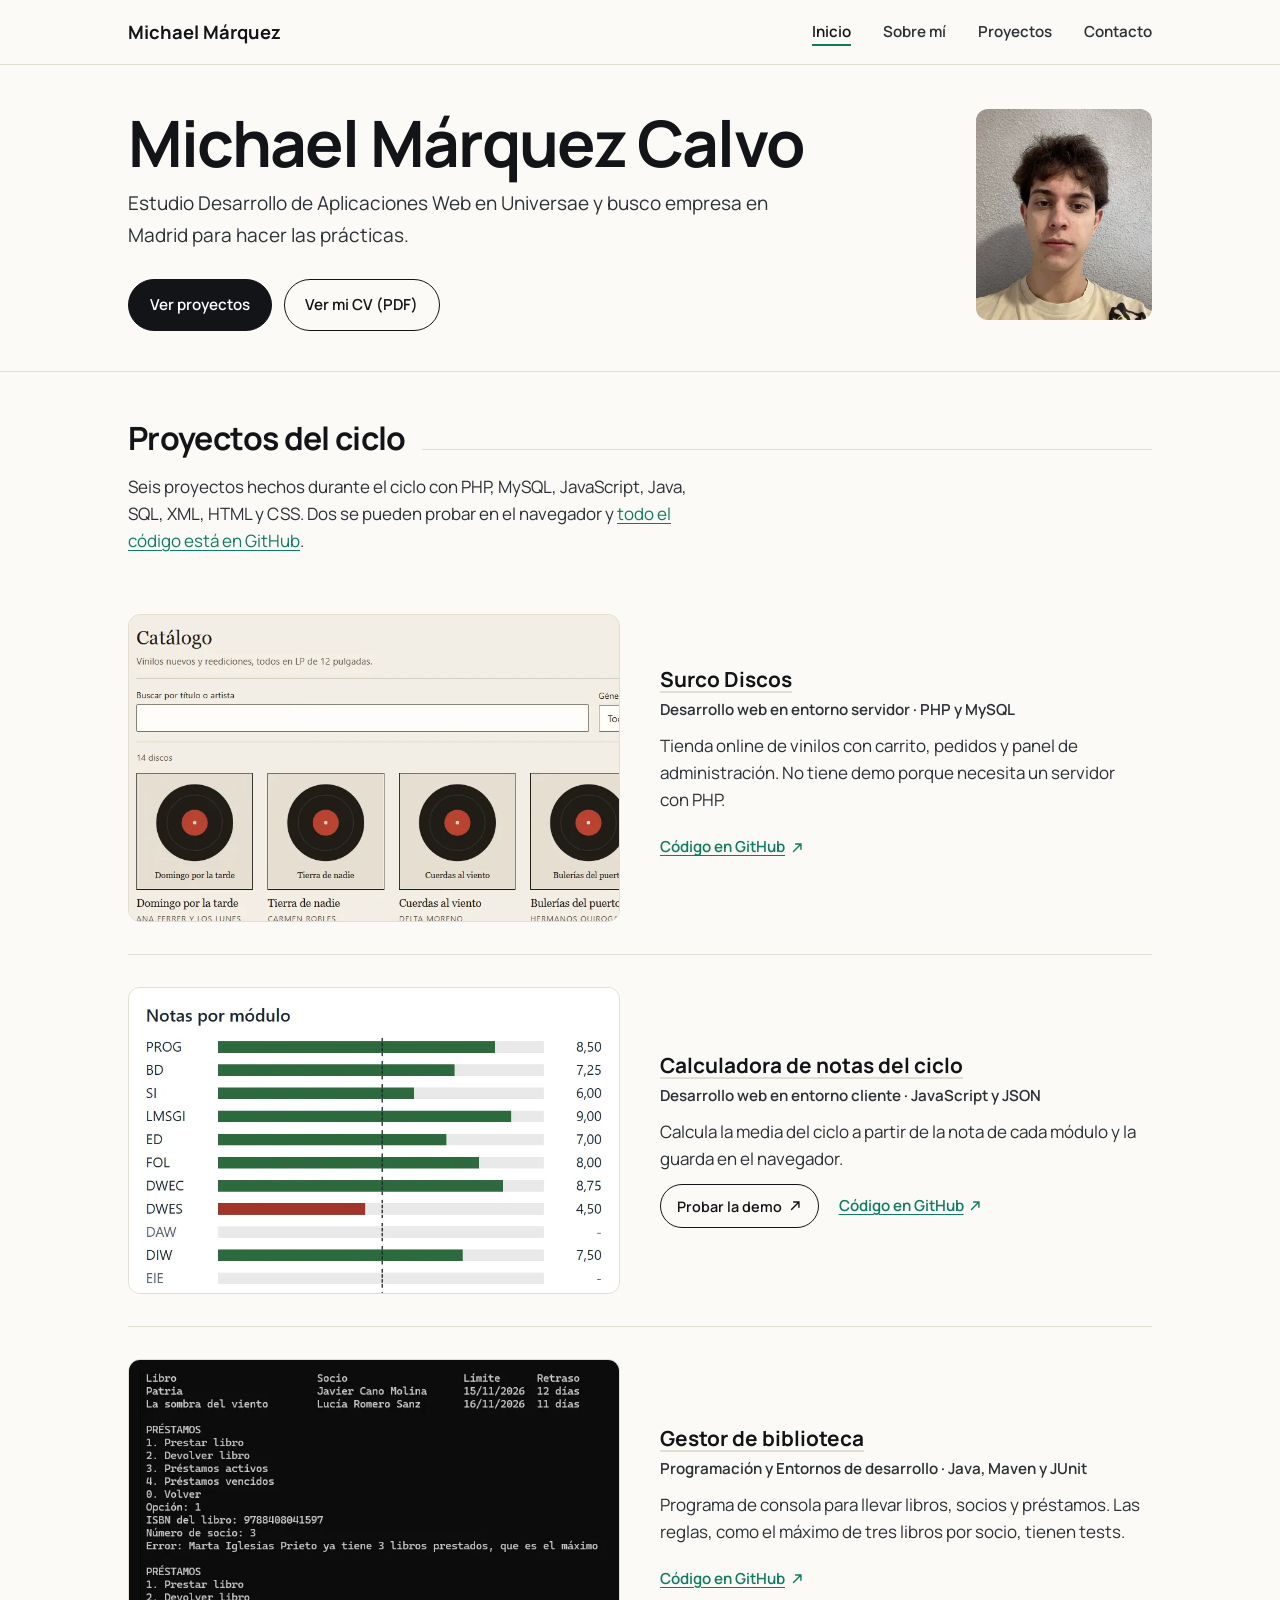
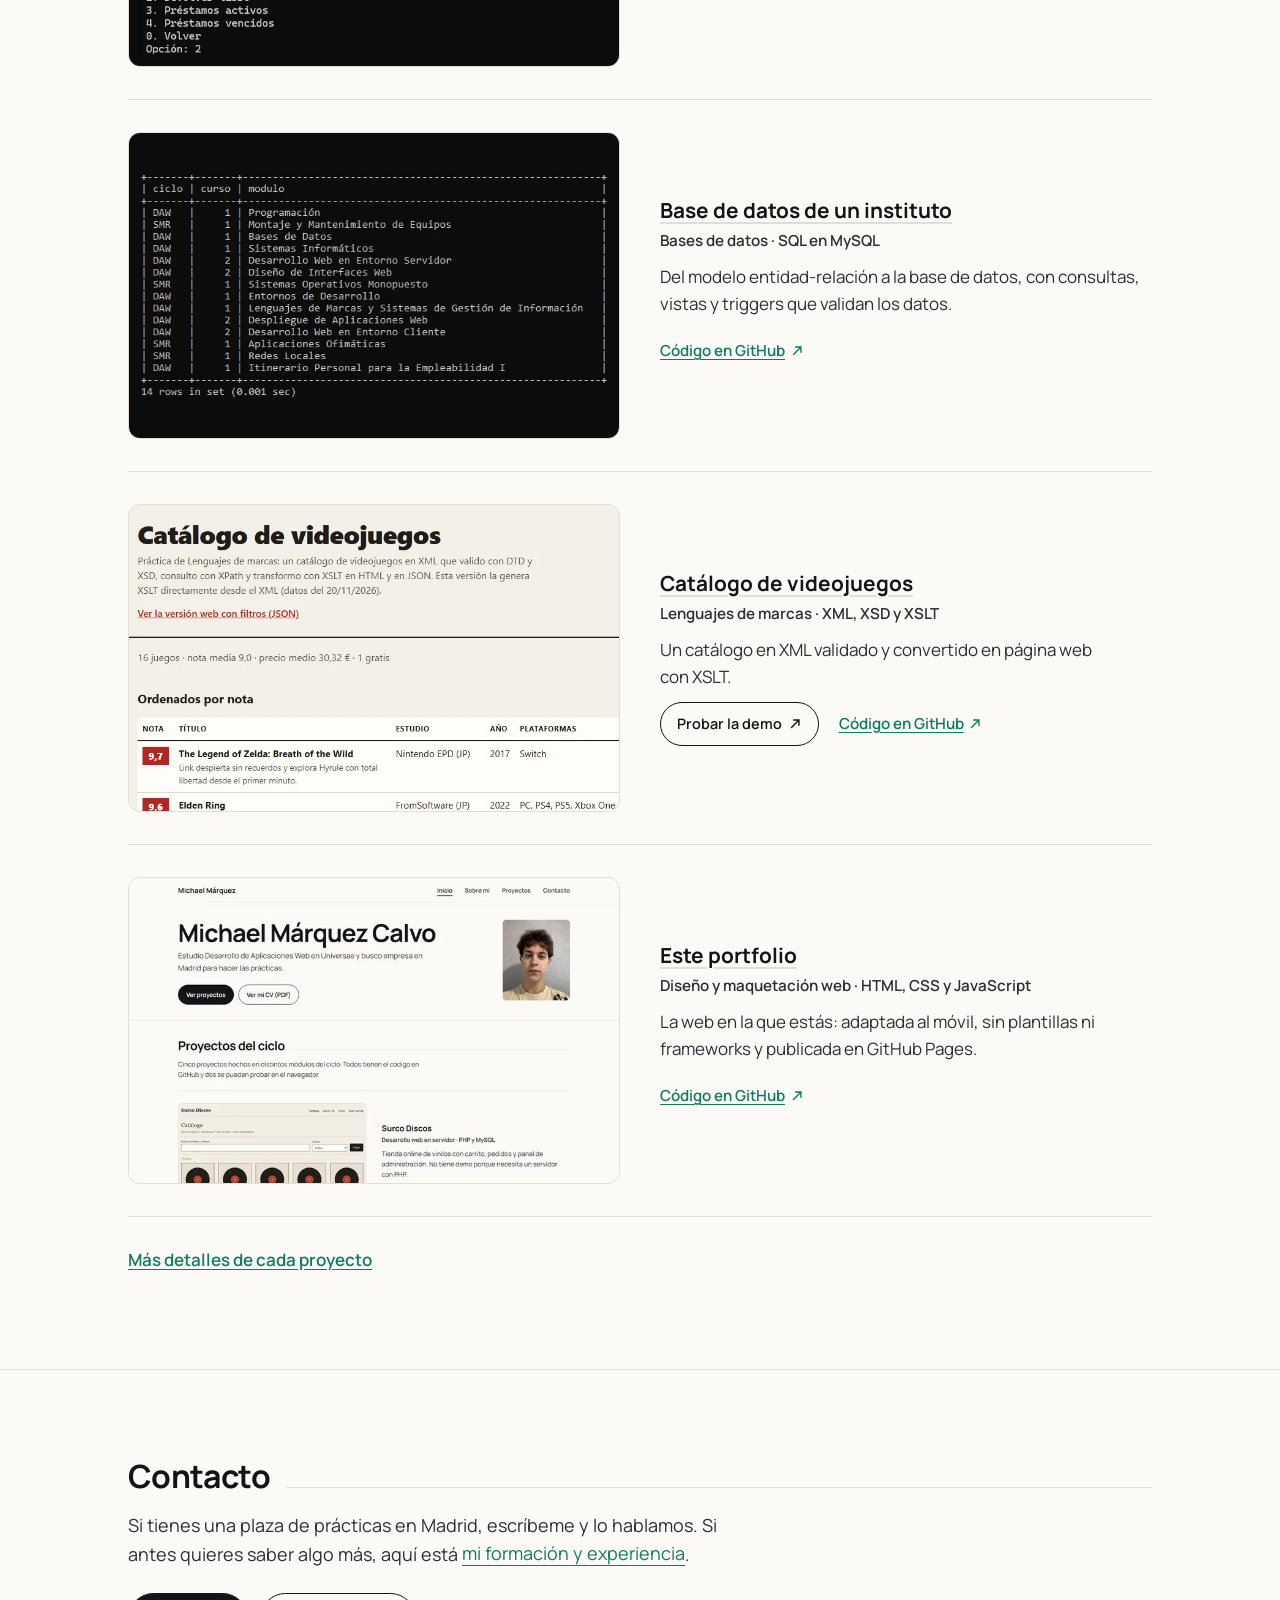
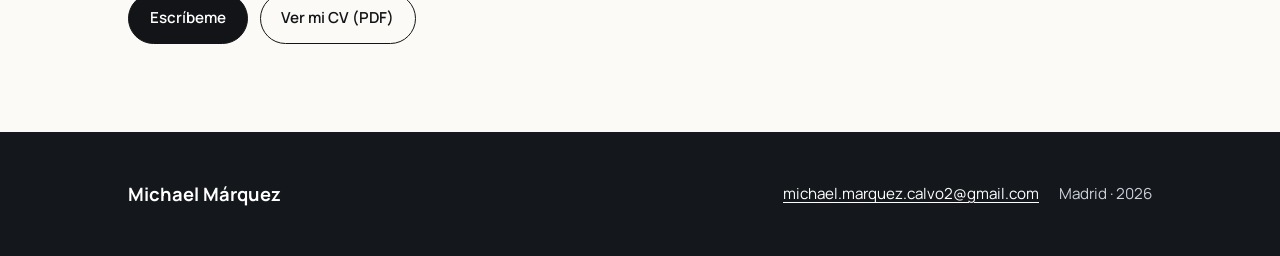
==== commit b7baa4cb: "Capturas nuevas de la tienda, la calculadora y el catálogo" ====
--- a/index.html
+++ b/index.html
@@ -73,7 +73,7 @@
             </div>
           </li>
           <li class="work-row">
-            <a class="work-thumb" href="proyectos.html#calculadora-notas" tabindex="-1" aria-hidden="true"><picture><source type="image/webp" srcset="assets/img/proyectos/mini/notas-js.webp"><img src="assets/img/proyectos/mini/notas-js.jpg" alt="" width="819" height="512" loading="lazy"></picture></a>
+            <a class="work-thumb" href="proyectos.html#calculadora-notas" tabindex="-1" aria-hidden="true"><picture><source type="image/webp" srcset="assets/img/proyectos/mini/notas-js.webp"><img src="assets/img/proyectos/mini/notas-js.jpg" alt="" width="846" height="529" loading="lazy"></picture></a>
             <div class="work-text">
               <h3><a href="proyectos.html#calculadora-notas">Calculadora de notas del ciclo</a></h3>
               <p class="modulo">Desarrollo web en entorno cliente · JavaScript y JSON</p>
